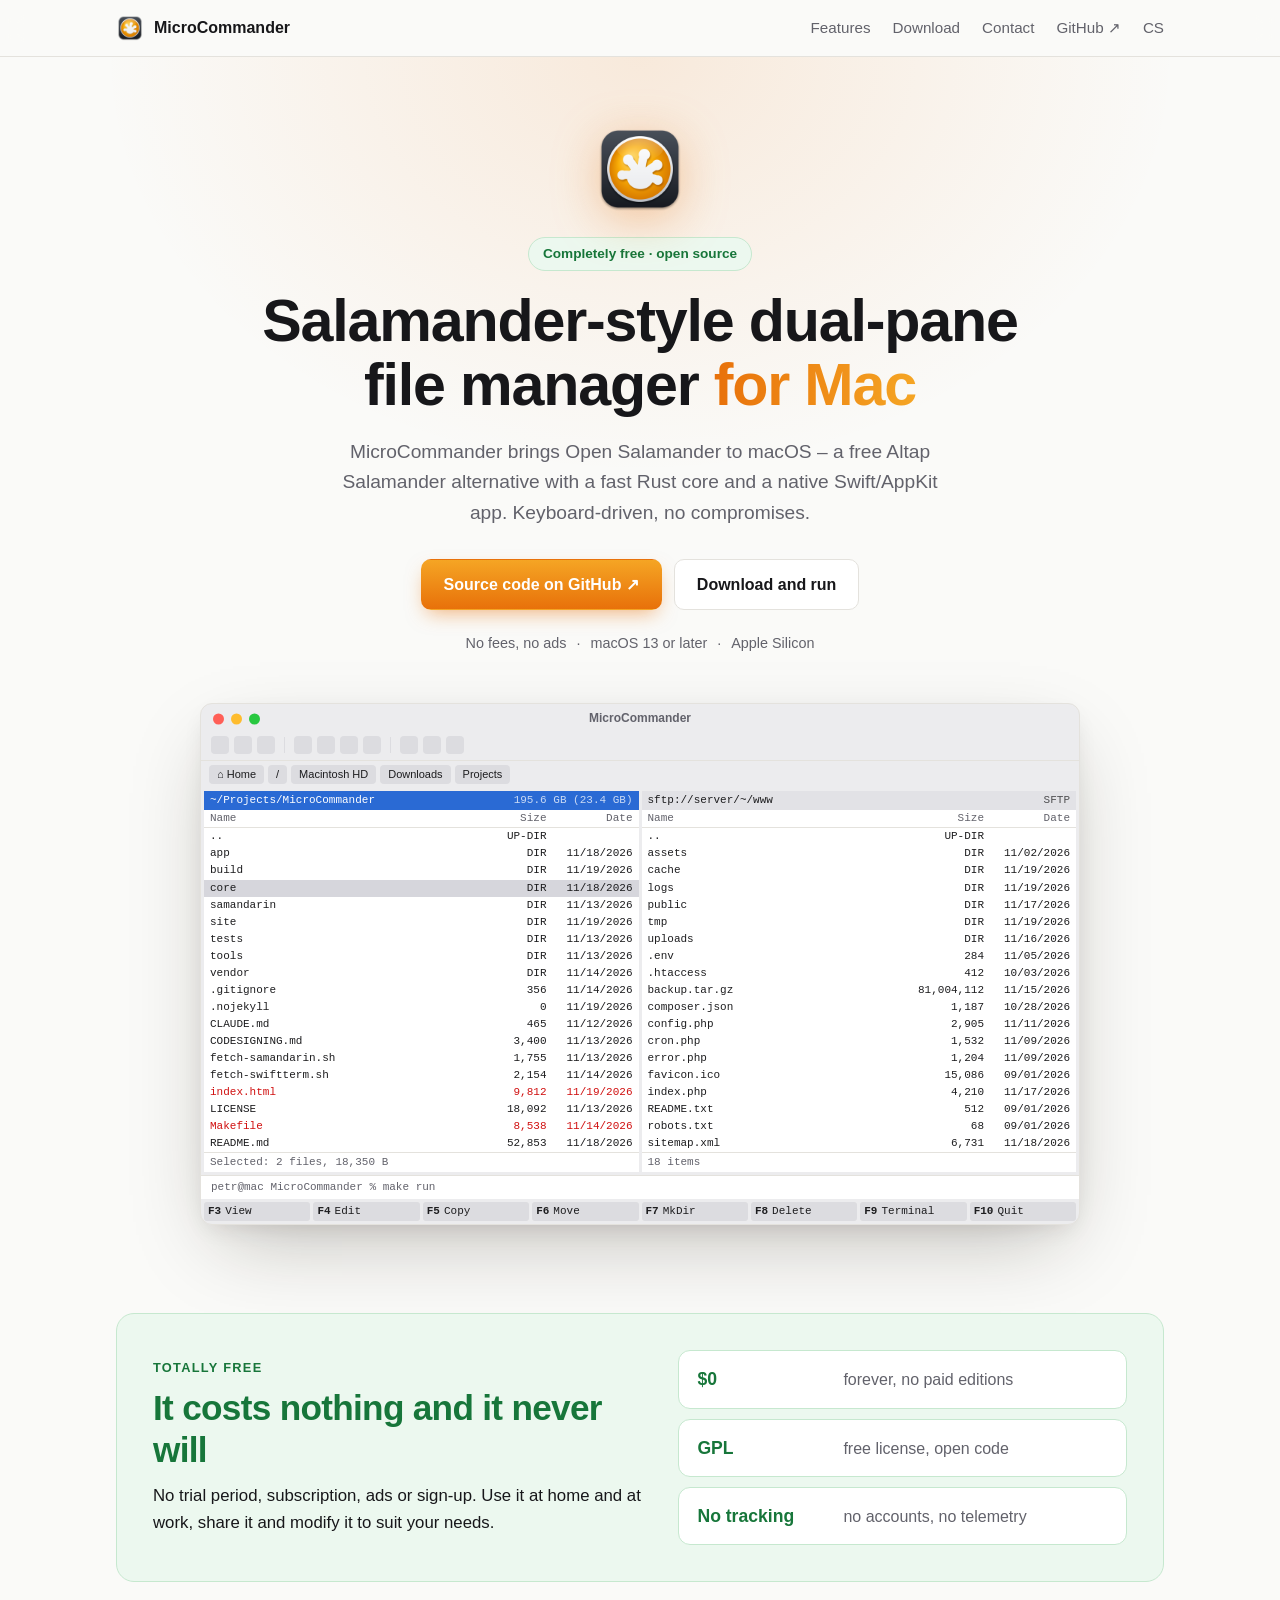
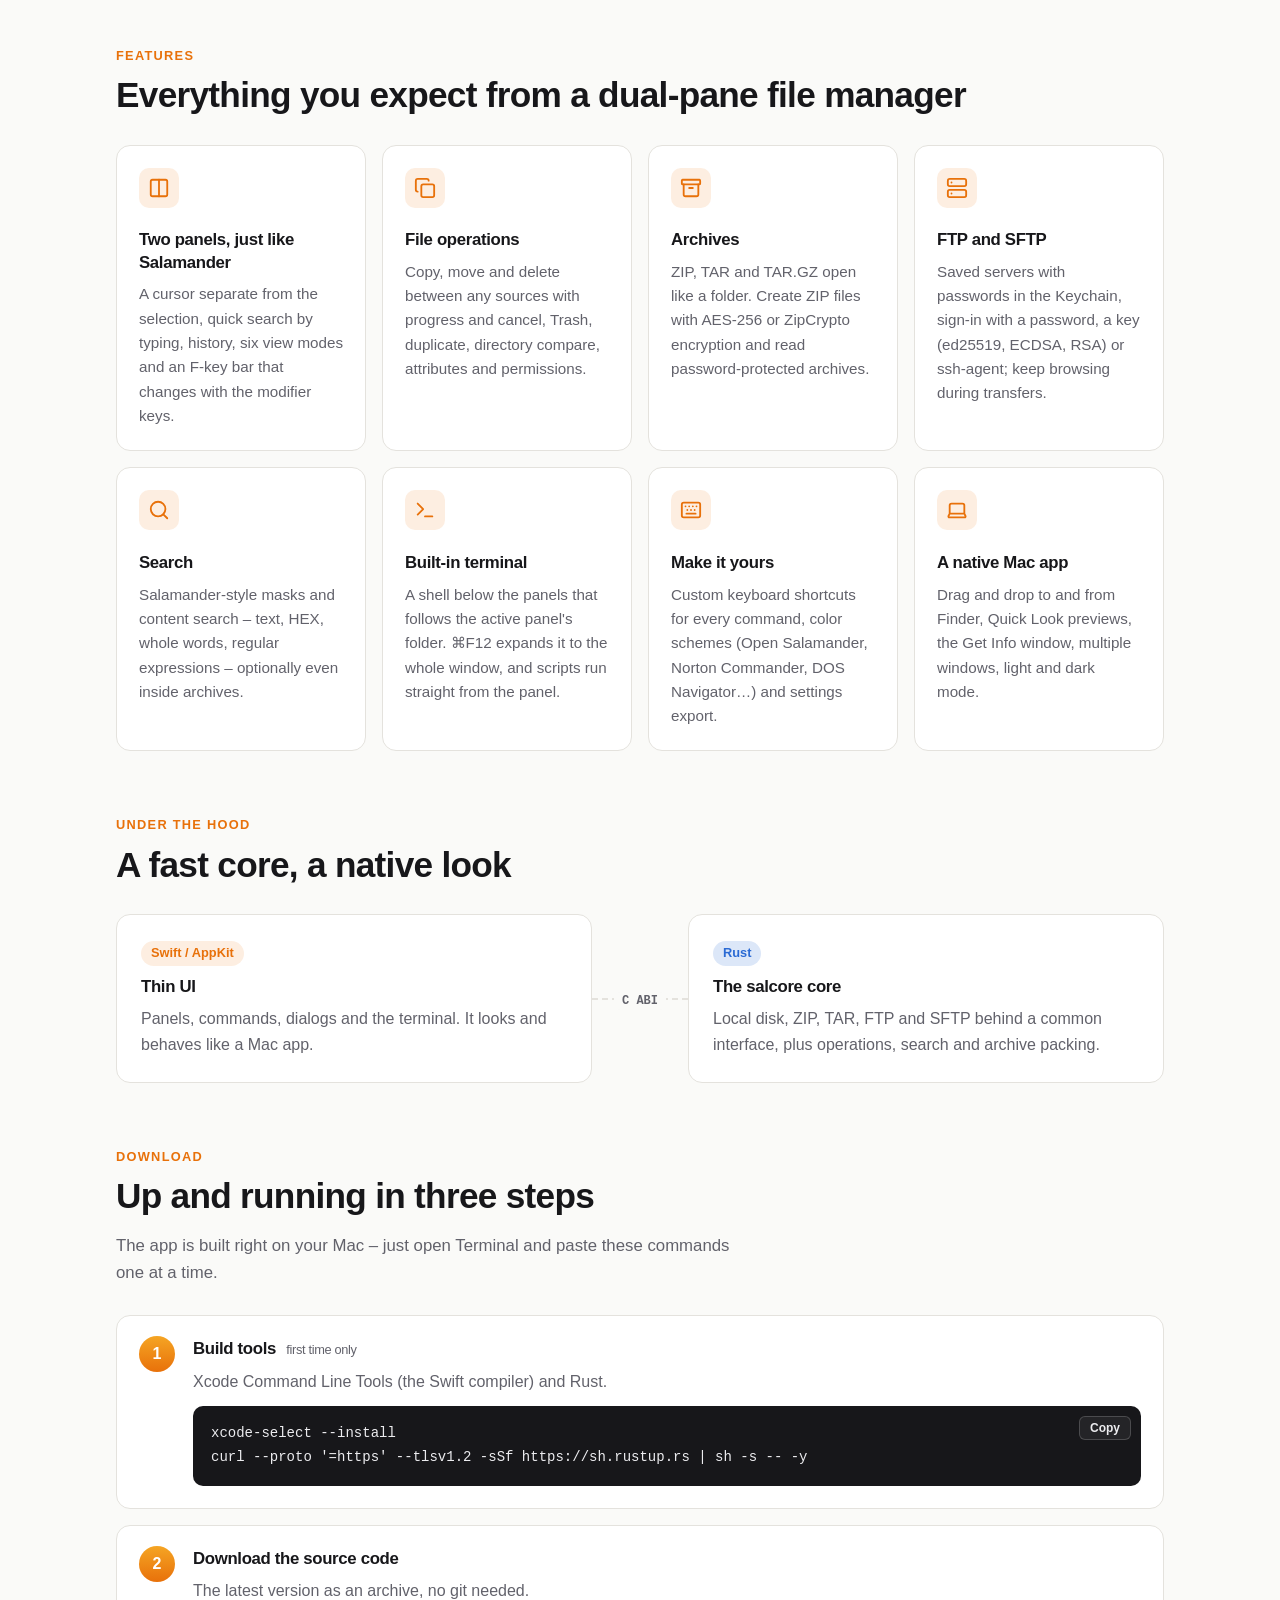
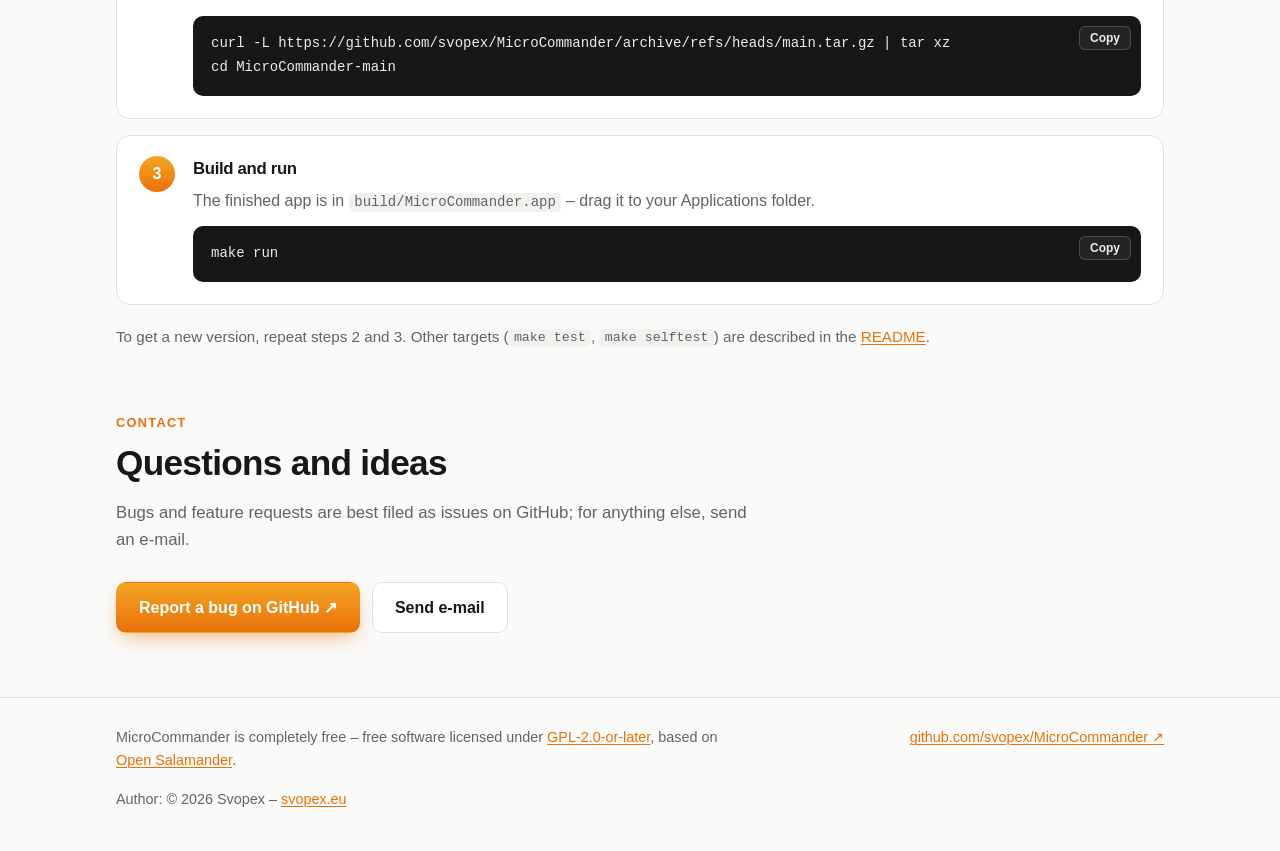
==== en/index.html @ dafe9606 "Přidává angličtinu do aplikace i webu s volbou jazyka v Nastavení. Texty UI se překládají přes Local" ====
<!doctype html>
<html lang="en">
<head>
  <meta charset="utf-8">
  <meta name="viewport" content="width=device-width, initial-scale=1">
  <title>MicroCommander – Salamander for Mac, a free dual-pane file manager</title>
  <meta name="description" content="MicroCommander – Salamander for Mac: a free dual-pane file manager for macOS. A rewrite of Open Salamander and an Altap Salamander alternative with a Rust core and a native Swift/AppKit UI.">
  <!-- Jazykové verze pro vyhledávače: česká je výchozí, anglická v en/ -->
  <link rel="canonical" href="https://svopex.github.io/MicroCommander/en/">
  <link rel="alternate" hreflang="cs" href="https://svopex.github.io/MicroCommander/">
  <link rel="alternate" hreflang="en" href="https://svopex.github.io/MicroCommander/en/">
  <link rel="alternate" hreflang="x-default" href="https://svopex.github.io/MicroCommander/">
  <link rel="icon" type="image/png" href="../site/icon.png">
  <!-- ?v= obchází cache prohlížeče (GitHub Pages: max-age 10 min) – při změně souborů v site/ zvýšit -->
  <link rel="stylesheet" href="../site/style.css?v=3">
  <script src="../site/site.js?v=3" defer></script>
</head>
<body>
  <!-- Horní navigace: logo a odkazy na sekce, GitHub v nové záložce, přepínač na českou verzi -->
  <nav class="nav">
    <div class="wrap nav-inner">
      <a class="brand" href="#top"><img src="../site/icon.png" width="28" height="28" alt="">MicroCommander</a>
      <div class="nav-links">
        <a class="wide-only" href="#features">Features</a>
        <a class="wide-only" href="#download">Download</a>
        <a class="wide-only" href="#contact">Contact</a>
        <a href="https://github.com/svopex/MicroCommander" target="_blank" rel="noopener">GitHub ↗</a>
        <a class="nav-lang" href="../" hreflang="cs" lang="cs" aria-label="Česká verze" title="Česká verze">CS</a>
      </div>
    </div>
  </nav>

  <!-- Úvod: štítek zdarma, název, popis, tlačítka a ukázka okna -->
  <header class="hero" id="top">
    <div class="wrap">
      <div class="hero-text">
        <img class="hero-icon" src="../site/icon.png" width="96" height="96" alt="MicroCommander icon">
        <p class="badge">Completely free · open source</p>
        <h1>Salamander-style dual-pane file manager <span class="accent">for Mac</span></h1>
        <p class="lead">MicroCommander brings Open Salamander to macOS – a free Altap Salamander
          alternative with a fast Rust core and a native Swift/AppKit app. Keyboard-driven, no compromises.</p>
        <div class="actions">
          <a class="button primary" href="https://github.com/svopex/MicroCommander" target="_blank" rel="noopener">Source code on GitHub ↗</a>
          <a class="button" href="#download">Download and run</a>
        </div>
        <ul class="facts">
          <li>No fees, no ads</li>
          <li>macOS 13 or later</li>
          <li>Apple Silicon</li>
        </ul>
      </div>

      <!-- Ukázka celého okna aplikace (jen ilustrace, ne skutečný screenshot) -->
      <div class="app" aria-hidden="true">
        <div class="app-title"><span class="lights"><i></i><i></i><i></i></span>MicroCommander</div>
        <div class="app-toolbar">
          <i></i><i></i><i></i><b></b><i></i><i></i><i></i><i></i><b></b><i></i><i></i><i></i>
        </div>
        <div class="app-drives">
          <span>⌂ Home</span><span>/</span><span>Macintosh HD</span><span>Downloads</span><span>Projects</span>
        </div>
        <div class="app-panels">
          <div class="panel active">
            <div class="panel-path"><span>~/Projects/MicroCommander</span><em>195.6 GB (23.4 GB)</em></div>
            <div class="panel-head"><span>Name</span><span>Size</span><span class="date">Date</span></div>
            <div class="panel-row"><span>..</span><span>UP-DIR</span><span class="date"></span></div>
            <div class="panel-row"><span>app</span><span>DIR</span><span class="date">11/18/2026</span></div>
            <div class="panel-row"><span>build</span><span>DIR</span><span class="date">11/19/2026</span></div>
            <div class="panel-row cursor"><span>core</span><span>DIR</span><span class="date">11/18/2026</span></div>
            <div class="panel-row"><span>samandarin</span><span>DIR</span><span class="date">11/13/2026</span></div>
            <div class="panel-row"><span>site</span><span>DIR</span><span class="date">11/19/2026</span></div>
            <div class="panel-row"><span>tests</span><span>DIR</span><span class="date">11/13/2026</span></div>
            <div class="panel-row"><span>tools</span><span>DIR</span><span class="date">11/13/2026</span></div>
            <div class="panel-row"><span>vendor</span><span>DIR</span><span class="date">11/14/2026</span></div>
            <div class="panel-row"><span>.gitignore</span><span>356</span><span class="date">11/14/2026</span></div>
            <div class="panel-row"><span>.nojekyll</span><span>0</span><span class="date">11/19/2026</span></div>
            <div class="panel-row"><span>CLAUDE.md</span><span>465</span><span class="date">11/12/2026</span></div>
            <div class="panel-row"><span>CODESIGNING.md</span><span>3,400</span><span class="date">11/13/2026</span></div>
            <div class="panel-row"><span>fetch-samandarin.sh</span><span>1,755</span><span class="date">11/13/2026</span></div>
            <div class="panel-row"><span>fetch-swiftterm.sh</span><span>2,154</span><span class="date">11/14/2026</span></div>
            <div class="panel-row marked"><span>index.html</span><span>9,812</span><span class="date">11/19/2026</span></div>
            <div class="panel-row"><span>LICENSE</span><span>18,092</span><span class="date">11/13/2026</span></div>
            <div class="panel-row marked"><span>Makefile</span><span>8,538</span><span class="date">11/14/2026</span></div>
            <div class="panel-row"><span>README.md</span><span>52,853</span><span class="date">11/18/2026</span></div>
            <div class="panel-info">Selected: 2 files, 18,350 B</div>
          </div>
          <div class="panel">
            <div class="panel-path"><span>sftp://server/~/www</span><em>SFTP</em></div>
            <div class="panel-head"><span>Name</span><span>Size</span><span class="date">Date</span></div>
            <div class="panel-row"><span>..</span><span>UP-DIR</span><span class="date"></span></div>
            <div class="panel-row"><span>assets</span><span>DIR</span><span class="date">11/02/2026</span></div>
            <div class="panel-row"><span>cache</span><span>DIR</span><span class="date">11/19/2026</span></div>
            <div class="panel-row"><span>logs</span><span>DIR</span><span class="date">11/19/2026</span></div>
            <div class="panel-row"><span>public</span><span>DIR</span><span class="date">11/17/2026</span></div>
            <div class="panel-row"><span>tmp</span><span>DIR</span><span class="date">11/19/2026</span></div>
            <div class="panel-row"><span>uploads</span><span>DIR</span><span class="date">11/16/2026</span></div>
            <div class="panel-row"><span>.env</span><span>284</span><span class="date">11/05/2026</span></div>
            <div class="panel-row"><span>.htaccess</span><span>412</span><span class="date">10/03/2026</span></div>
            <div class="panel-row"><span>backup.tar.gz</span><span>81,004,112</span><span class="date">11/15/2026</span></div>
            <div class="panel-row"><span>composer.json</span><span>1,187</span><span class="date">10/28/2026</span></div>
            <div class="panel-row"><span>config.php</span><span>2,905</span><span class="date">11/11/2026</span></div>
            <div class="panel-row"><span>cron.php</span><span>1,532</span><span class="date">11/09/2026</span></div>
            <div class="panel-row"><span>error.php</span><span>1,204</span><span class="date">11/09/2026</span></div>
            <div class="panel-row"><span>favicon.ico</span><span>15,086</span><span class="date">09/01/2026</span></div>
            <div class="panel-row"><span>index.php</span><span>4,210</span><span class="date">11/17/2026</span></div>
            <div class="panel-row"><span>README.txt</span><span>512</span><span class="date">09/01/2026</span></div>
            <div class="panel-row"><span>robots.txt</span><span>68</span><span class="date">09/01/2026</span></div>
            <div class="panel-row"><span>sitemap.xml</span><span>6,731</span><span class="date">11/18/2026</span></div>
            <div class="panel-info">18 items</div>
          </div>
        </div>
        <div class="app-terminal">petr@mac MicroCommander % make run</div>
        <div class="app-keys">
          <span><b>F3</b>View</span><span><b>F4</b>Edit</span><span><b>F5</b>Copy</span>
          <span><b>F6</b>Move</span><span class="wide-only"><b>F7</b>MkDir</span><span class="wide-only"><b>F8</b>Delete</span>
          <span class="wide-only"><b>F9</b>Terminal</span><span class="wide-only"><b>F10</b>Quit</span>
        </div>
      </div>
    </div>
  </header>

  <main>
    <!-- Zdarma: tři hlavní sliby projektu -->
    <section class="wrap">
      <div class="free">
        <div class="free-intro">
          <p class="eyebrow">Totally free</p>
          <h2>It costs nothing and it never will</h2>
          <p>No trial period, subscription, ads or sign-up. Use it at home and at work,
            share it and modify it to suit your needs.</p>
        </div>
        <ul class="free-points">
          <li><b>$0</b><span>forever, no paid editions</span></li>
          <li><b>GPL</b><span>free license, open code</span></li>
          <li><b>No tracking</b><span>no accounts, no telemetry</span></li>
        </ul>
      </div>
    </section>

    <!-- Přehled hlavních funkcí s ikonami -->
    <section class="wrap" id="features">
      <p class="eyebrow">Features</p>
      <h2>Everything you expect from a dual-pane file manager</h2>
      <div class="grid">
        <article class="card">
          <svg viewBox="0 0 24 24"><rect width="18" height="18" x="3" y="3" rx="2"/><path d="M12 3v18"/></svg>
          <h3>Two panels, just like Salamander</h3>
          <p>A cursor separate from the selection, quick search by typing, history, six
            view modes and an F-key bar that changes with the modifier keys.</p>
        </article>
        <article class="card">
          <svg viewBox="0 0 24 24"><rect width="14" height="14" x="8" y="8" rx="2"/><path d="M4 16c-1.1 0-2-.9-2-2V4c0-1.1.9-2 2-2h10c1.1 0 2 .9 2 2"/></svg>
          <h3>File operations</h3>
          <p>Copy, move and delete between any sources with progress and cancel,
            Trash, duplicate, directory compare, attributes and permissions.</p>
        </article>
        <article class="card">
          <svg viewBox="0 0 24 24"><rect width="20" height="5" x="2" y="3" rx="1"/><path d="M4 8v11a2 2 0 0 0 2 2h12a2 2 0 0 0 2-2V8"/><path d="M10 12h4"/></svg>
          <h3>Archives</h3>
          <p>ZIP, TAR and TAR.GZ open like a folder. Create ZIP files with AES-256 or
            ZipCrypto encryption and read password-protected archives.</p>
        </article>
        <article class="card">
          <svg viewBox="0 0 24 24"><rect width="20" height="8" x="2" y="2" rx="2"/><rect width="20" height="8" x="2" y="14" rx="2"/><path d="M6 6h.01M6 18h.01"/></svg>
          <h3>FTP and SFTP</h3>
          <p>Saved servers with passwords in the Keychain, sign-in with a password, a key
            (ed25519, ECDSA, RSA) or ssh-agent; keep browsing during transfers.</p>
        </article>
        <article class="card">
          <svg viewBox="0 0 24 24"><circle cx="11" cy="11" r="8"/><path d="m21 21-4.3-4.3"/></svg>
          <h3>Search</h3>
          <p>Salamander-style masks and content search – text, HEX, whole words,
            regular expressions – optionally even inside archives.</p>
        </article>
        <article class="card">
          <svg viewBox="0 0 24 24"><path d="m4 17 6-6-6-6"/><path d="M12 19h8"/></svg>
          <h3>Built-in terminal</h3>
          <p>A shell below the panels that follows the active panel's folder. ⌘F12
            expands it to the whole window, and scripts run straight from the panel.</p>
        </article>
        <article class="card">
          <svg viewBox="0 0 24 24"><rect width="20" height="16" x="2" y="4" rx="2"/><path d="M6 8h.01M10 8h.01M14 8h.01M18 8h.01M8 12h.01M12 12h.01M16 12h.01M7 16h10"/></svg>
          <h3>Make it yours</h3>
          <p>Custom keyboard shortcuts for every command, color schemes (Open Salamander,
            Norton Commander, DOS Navigator…) and settings export.</p>
        </article>
        <article class="card">
          <svg viewBox="0 0 24 24"><path d="M20 16V7a2 2 0 0 0-2-2H6a2 2 0 0 0-2 2v9m16 0H4m16 0 1.28 2.55a1 1 0 0 1-.9 1.45H3.62a1 1 0 0 1-.9-1.45L4 16"/></svg>
          <h3>A native Mac app</h3>
          <p>Drag and drop to and from Finder, Quick Look previews, the Get Info window,
            multiple windows, light and dark mode.</p>
        </article>
      </div>
    </section>

    <!-- Architektura: jádro v Rustu a tenké UI -->
    <section class="wrap">
      <p class="eyebrow">Under the hood</p>
      <h2>A fast core, a native look</h2>
      <div class="arch">
        <div class="layer">
          <span class="tag">Swift / AppKit</span>
          <h3>Thin UI</h3>
          <p>Panels, commands, dialogs and the terminal. It looks and behaves like a Mac app.</p>
        </div>
        <div class="link" aria-hidden="true"><span>C ABI</span></div>
        <div class="layer core">
          <span class="tag">Rust</span>
          <h3>The salcore core</h3>
          <p>Local disk, ZIP, TAR, FTP and SFTP behind a common interface, plus operations,
            search and archive packing.</p>
        </div>
      </div>
    </section>

    <!-- Stažení a sestavení přes curl (bez gitu) v očíslovaných krocích -->
    <section class="wrap" id="download">
      <p class="eyebrow">Download</p>
      <h2>Up and running in three steps</h2>
      <p class="section-lead">The app is built right on your Mac – just open Terminal
        and paste these commands one at a time.</p>
      <ol class="steps">
        <li class="step">
          <h3>Build tools <small>first time only</small></h3>
          <p>Xcode Command Line Tools (the Swift compiler) and Rust.</p>
          <pre><code>xcode-select --install
curl --proto '=https' --tlsv1.2 -sSf https://sh.rustup.rs | sh -s -- -y</code></pre>
        </li>
        <li class="step">
          <h3>Download the source code</h3>
          <p>The latest version as an archive, no git needed.</p>
          <pre><code>curl -L https://github.com/svopex/MicroCommander/archive/refs/heads/main.tar.gz | tar xz
cd MicroCommander-main</code></pre>
        </li>
        <li class="step">
          <h3>Build and run</h3>
          <p>The finished app is in <code>build/MicroCommander.app</code> – drag it
            to your Applications folder.</p>
          <pre><code>make run</code></pre>
        </li>
      </ol>
      <p class="note">To get a new version, repeat steps 2 and 3. Other targets
        (<code>make test</code>, <code>make selftest</code>) are described in the
        <a href="https://github.com/svopex/MicroCommander#readme" target="_blank" rel="noopener">README</a>.</p>
    </section>

    <!-- Kontakt: e-mail je v data-email obrácený a v base64, aby ho nenašli roboti;
         site/site.js ho složí až po kliknutí a rovnou otevře poštovního klienta.
         Stejný řetězec je v index.html a app/Sources/About.swift (při změně upravit vše). -->
    <section class="wrap" id="contact">
      <p class="eyebrow">Contact</p>
      <h2>Questions and ideas</h2>
      <p class="section-lead">Bugs and feature requests are best filed as issues on GitHub;
        for anything else, send an e-mail.</p>
      <div class="contact-actions">
        <a class="button primary" href="https://github.com/svopex/MicroCommander/issues" target="_blank" rel="noopener">Report a bug on GitHub ↗</a>
        <button class="button email-btn" type="button" data-email="dWUueGVwb3ZzQHJlZG5hbW1vY29yY2lt">Send e-mail</button>
      </div>
      <noscript><p class="note">The e-mail button requires JavaScript.</p></noscript>
    </section>
  </main>

  <!-- Patička: licence, původ projektu a autor -->
  <footer class="footer">
    <div class="wrap footer-inner">
      <p>MicroCommander is completely free – free software licensed under
        <a href="https://github.com/svopex/MicroCommander/blob/main/LICENSE" target="_blank" rel="noopener">GPL-2.0-or-later</a>,
        based on <a href="https://github.com/KRtkovo-eu-AI/salamander" target="_blank" rel="noopener">Open Salamander</a>.</p>
      <a href="https://github.com/svopex/MicroCommander" target="_blank" rel="noopener">github.com/svopex/MicroCommander ↗</a>
    </div>
    <!-- Autor projektu úplně na konci stránky -->
    <div class="wrap footer-author">Author: © 2026 Svopex –
      <a href="https://svopex.eu" target="_blank" rel="noopener">svopex.eu</a></div>
  </footer>
</body>
</html>
---- site/style.css ----
/* Styly webové stránky projektu (index.html v kořeni repozitáře). */

/* Barevné tokeny – světlý režim; oranžová odpovídá ikoně aplikace */
:root {
  --sans: -apple-system, BlinkMacSystemFont, "Segoe UI", Roboto, sans-serif;
  --mono: ui-monospace, "SF Mono", Menlo, monospace;
  --bg: #fafaf8;
  --surface: #ffffff;
  --surface-2: #f2f1ee;
  --text: #17171a;
  --muted: #62626b;
  --line: #e4e2dd;
  --accent: #e8710a;
  --accent-2: #f5a524;
  --accent-text: #ffffff;
  --accent-soft: rgba(232, 113, 10, 0.12);
  --free-bg: #ecf8ef;
  --free-line: #c6e8cf;
  --free-text: #17763a;
  --code-bg: #17171a;
  --code-text: #ececef;
  --app-chrome: #ececee;
  --app-chrome-2: #dcdce0;
  --panel-bg: #ffffff;
  --panel-text: #1d1d1f;
  --panel-path: #2a6ad4;
  --panel-path-off: #e2e2e6;
  --marked: #d01010;
  --cursor: #d6d6dc;
  --shadow: 0 30px 80px -20px rgba(30, 20, 10, 0.28), 0 8px 24px -8px rgba(30, 20, 10, 0.12);
}

/* Tmavý režim podle systému */
@media (prefers-color-scheme: dark) {
  :root {
    --bg: #111113;
    --surface: #1a1a1d;
    --surface-2: #222226;
    --text: #ededf0;
    --muted: #a1a1aa;
    --line: #2c2c31;
    --accent: #ff8a2a;
    --accent-2: #ffb547;
    --accent-text: #1a1007;
    --accent-soft: rgba(255, 138, 42, 0.14);
    --free-bg: #132219;
    --free-line: #23452e;
    --free-text: #70dc8f;
    --code-bg: #0b0b0d;
    --code-text: #ececef;
    --app-chrome: #2a2a2e;
    --app-chrome-2: #3a3a3f;
    --panel-bg: #1c1c1f;
    --panel-text: #e6e6ea;
    --panel-path: #2f62ad;
    --panel-path-off: #303035;
    --marked: #ff5c5c;
    --cursor: #3a3a40;
    --shadow: 0 30px 80px -20px rgba(0, 0, 0, 0.7), 0 8px 24px -8px rgba(0, 0, 0, 0.5);
  }
}

/* Základ stránky */
* { box-sizing: border-box; }

html { scroll-behavior: smooth; scroll-padding-top: 72px; }

body {
  margin: 0;
  background: var(--bg);
  color: var(--text);
  font: 16px/1.6 var(--sans);
  -webkit-font-smoothing: antialiased;
}

a { color: var(--accent); text-decoration-thickness: 1px; text-underline-offset: 2px; }

code, pre { font-family: var(--mono); font-size: 0.875em; }

code {
  background: var(--surface-2);
  padding: 0.1em 0.4em;
  border-radius: 5px;
}

h1, h2, h3 { letter-spacing: -0.02em; }

h2 { font-size: clamp(1.6rem, 3vw, 2.2rem); line-height: 1.2; margin: 0 0 28px; }

h3 { font-size: 1.05rem; line-height: 1.35; margin: 0 0 8px; }

/* Obsahový sloupec s okraji 16 px na mobilu (jen vodorovně) */
.wrap {
  max-width: 1080px;
  margin-inline: auto;
  padding-inline: 16px;
}

/* Svislé rozestupy sekcí */
main > section { margin-block: 64px; }

/* Malý nadpis nad nadpisem sekce */
.eyebrow {
  margin: 0 0 8px;
  color: var(--accent);
  font-size: 0.8rem;
  font-weight: 700;
  letter-spacing: 0.1em;
  text-transform: uppercase;
}

.section-lead { color: var(--muted); font-size: 1.05rem; margin: -12px 0 28px; max-width: 640px; }

/* Horní navigace: přilepená, průhledná s rozostřením */
.nav {
  position: sticky;
  top: 0;
  z-index: 10;
  background: color-mix(in srgb, var(--bg) 80%, transparent);
  backdrop-filter: saturate(1.4) blur(14px);
  -webkit-backdrop-filter: saturate(1.4) blur(14px);
  border-bottom: 1px solid var(--line);
}

.nav-inner { display: flex; align-items: center; justify-content: space-between; height: 56px; }

.brand {
  display: flex;
  align-items: center;
  gap: 10px;
  color: var(--text);
  font-weight: 700;
  text-decoration: none;
}

.nav-links { display: flex; gap: 22px; }

.nav-links a { color: var(--muted); text-decoration: none; font-size: 0.95rem; }

.nav-links a:hover { color: var(--text); }

/* Úvod: text na střed, pod ním ukázka okna, v pozadí oranžová záře */
.hero {
  padding: 64px 0 24px;
  background:
    radial-gradient(60% 50% at 50% 0%, var(--accent-soft), transparent 70%);
}

.hero-text { text-align: center; max-width: 760px; margin: 0 auto; }

.hero-icon { display: block; margin: 0 auto 20px; filter: drop-shadow(0 10px 24px color-mix(in srgb, var(--accent) 35%, transparent)); }

.badge {
  display: inline-block;
  margin: 0 0 18px;
  padding: 5px 14px;
  border-radius: 999px;
  background: var(--free-bg);
  border: 1px solid var(--free-line);
  color: var(--free-text);
  font-size: 0.85rem;
  font-weight: 700;
}

.hero h1 { font-size: clamp(2.2rem, 5.5vw, 3.7rem); line-height: 1.08; margin: 0; }

/* Barevný přechod ve slově „pro Mac“ */
.accent {
  background: linear-gradient(90deg, var(--accent), var(--accent-2));
  -webkit-background-clip: text;
  background-clip: text;
  color: transparent;
}

.lead { font-size: 1.2rem; color: var(--muted); margin: 20px auto 30px; max-width: 620px; }

.actions { display: flex; flex-wrap: wrap; justify-content: center; gap: 12px; }

.button {
  display: inline-flex;
  align-items: center;
  padding: 12px 22px;
  border-radius: 10px;
  border: 1px solid var(--line);
  background: var(--surface);
  color: var(--text);
  text-decoration: none;
  font-weight: 600;
  transition: transform 0.15s, border-color 0.15s;
}

.button:hover { transform: translateY(-1px); border-color: var(--muted); }

.button.primary {
  background: linear-gradient(180deg, var(--accent-2), var(--accent));
  border-color: transparent;
  color: var(--accent-text);
  box-shadow: 0 8px 20px -6px color-mix(in srgb, var(--accent) 55%, transparent);
}

/* Tlačítko <button> vzhledově stejné jako odkazy .button (písmo, kurzor) */
button.button {
  font: inherit;
  font-weight: 600;
  cursor: pointer;
}

/* Kontakt: tlačítko pro e-mail a odkaz na issues vedle sebe, zarovnané vlevo */
.contact-actions { display: flex; flex-wrap: wrap; gap: 12px; }

/* Krátká fakta pod tlačítky oddělená tečkou */
.facts {
  display: flex;
  flex-wrap: wrap;
  justify-content: center;
  gap: 4px 0;
  margin: 22px 0 0;
  padding: 0;
  list-style: none;
  color: var(--muted);
  font-size: 0.9rem;
}

.facts li + li::before { content: "·"; margin: 0 10px; }

/* Ukázka celého okna aplikace – zmenšená, monospace jako v panelech */
.app {
  max-width: 880px;
  margin: 48px auto 0;
  border: 1px solid var(--line);
  border-radius: 12px;
  overflow: hidden;
  background: var(--app-chrome);
  box-shadow: var(--shadow);
  color: var(--panel-text);
  font: 11px/1.55 var(--mono);
  user-select: none;
}

.app-title {
  position: relative;
  padding: 6px 0;
  text-align: center;
  font: 600 12px/1.4 var(--sans);
  color: var(--muted);
}

.lights { position: absolute; left: 12px; top: 50%; display: flex; gap: 7px; transform: translateY(-50%); }
.lights i { width: 11px; height: 11px; border-radius: 50%; background: #ff5f57; }
.lights i:nth-child(2) { background: #febc2e; }
.lights i:nth-child(3) { background: #28c840; }

/* Nástrojová lišta: zástupné ikony a oddělovače */
.app-toolbar { display: flex; align-items: center; gap: 5px; padding: 3px 10px 6px; }
.app-toolbar i { width: 18px; height: 18px; border-radius: 4px; background: var(--app-chrome-2); }
.app-toolbar b { width: 1px; height: 16px; margin: 0 4px; background: var(--app-chrome-2); }

/* Lišta disků */
.app-drives {
  display: flex;
  gap: 4px;
  padding: 4px 8px;
  border-top: 1px solid var(--line);
  overflow: hidden;
  white-space: nowrap;
  font-family: var(--sans);
}

.app-drives span { padding: 1px 8px; border-radius: 4px; background: var(--app-chrome-2); }

/* Dva stejně vysoké panely */
.app-panels { display: grid; grid-template-columns: 1fr 1fr; gap: 3px; padding: 3px; }

.panel { display: flex; flex-direction: column; min-width: 0; background: var(--panel-bg); }

.panel-path {
  display: flex;
  justify-content: space-between;
  gap: 8px;
  padding: 1px 6px;
  background: var(--panel-path-off);
  white-space: nowrap;
}

.panel-path span { overflow: hidden; text-overflow: ellipsis; }
.panel-path em { font-style: normal; opacity: 0.75; }

.panel.active .panel-path { background: var(--panel-path); color: #ffffff; }

.panel-head, .panel-row {
  display: grid;
  grid-template-columns: 1fr auto 76px;
  gap: 10px;
  padding: 0 6px;
  white-space: nowrap;
}

.panel-head span, .panel-row span { overflow: hidden; text-overflow: ellipsis; }
.panel-head span:not(:first-child), .panel-row span:not(:first-child) { text-align: right; }

.panel-head { color: var(--muted); border-bottom: 1px solid var(--line); }
.panel-row.cursor { background: var(--cursor); }
.panel-row.marked { color: var(--marked); }

.panel-info { margin-top: auto; padding: 1px 6px; border-top: 1px solid var(--line); color: var(--muted); }

.app-terminal { padding: 3px 10px; border-top: 1px solid var(--line); background: var(--panel-bg); color: var(--muted); }

/* Lišta F-kláves */
.app-keys { display: flex; gap: 3px; padding: 3px; }

.app-keys span {
  flex: 1;
  padding: 1px 4px;
  border-radius: 3px;
  background: var(--app-chrome-2);
  white-space: nowrap;
  overflow: hidden;
  text-overflow: ellipsis;
}

.app-keys b { margin-right: 4px; }

/* Blok „Úplně zdarma“: text vlevo, tři body vpravo */
.free {
  display: grid;
  grid-template-columns: 1.1fr 1fr;
  gap: 32px;
  align-items: center;
  padding: 36px;
  border-radius: 18px;
  background: var(--free-bg);
  border: 1px solid var(--free-line);
}

.free .eyebrow, .free h2 { color: var(--free-text); }
.free h2 { margin-bottom: 12px; }
.free-intro p:last-child { margin: 0; font-size: 1.05rem; }

.free-points { display: grid; gap: 10px; margin: 0; padding: 0; list-style: none; }

.free-points li {
  display: flex;
  align-items: baseline;
  gap: 14px;
  padding: 14px 18px;
  border-radius: 12px;
  background: var(--surface);
  border: 1px solid var(--free-line);
}

.free-points b { min-width: 7.5em; color: var(--free-text); font-size: 1.1rem; }
.free-points span { color: var(--muted); }

/* Mřížka funkcí: karty s ikonou */
.grid { display: grid; grid-template-columns: repeat(auto-fill, minmax(240px, 1fr)); gap: 16px; }

.card {
  padding: 22px;
  border-radius: 14px;
  background: var(--surface);
  border: 1px solid var(--line);
  transition: transform 0.15s, border-color 0.15s;
}

.card:hover { transform: translateY(-2px); border-color: color-mix(in srgb, var(--accent) 45%, var(--line)); }

.card svg {
  width: 40px;
  height: 40px;
  margin-bottom: 14px;
  padding: 9px;
  border-radius: 10px;
  background: var(--accent-soft);
  fill: none;
  stroke: var(--accent);
  stroke-width: 2;
  stroke-linecap: round;
  stroke-linejoin: round;
}

.card p { margin: 0; color: var(--muted); font-size: 0.95rem; }

/* Architektura: dvě vrstvy propojené C ABI */
.arch { display: grid; grid-template-columns: 1fr auto 1fr; align-items: center; }

.layer {
  padding: 24px;
  border-radius: 14px;
  background: var(--surface);
  border: 1px solid var(--line);
}

.layer p { margin: 0; color: var(--muted); }

.tag {
  display: inline-block;
  margin-bottom: 10px;
  padding: 2px 10px;
  border-radius: 999px;
  background: var(--accent-soft);
  color: var(--accent);
  font-size: 0.8rem;
  font-weight: 700;
}

.layer.core .tag { background: color-mix(in srgb, var(--panel-path) 16%, transparent); color: var(--panel-path); }

.link { position: relative; width: 96px; text-align: center; }

.link::before {
  content: "";
  position: absolute;
  inset: 50% 0 auto;
  border-top: 2px dashed var(--line);
}

.link span {
  position: relative;
  padding: 2px 8px;
  border-radius: 6px;
  background: var(--bg);
  color: var(--muted);
  font: 600 0.75rem var(--mono);
}

/* Kroky stažení: očíslované karty */
/* Flex sloupec (ne mřížka): dlouhý příkaz v <pre> se posouvá, nerozšíří stránku */
.steps {
  display: flex;
  flex-direction: column;
  gap: 16px;
  margin: 0;
  padding: 0;
  list-style: none;
  counter-reset: step;
}

.step {
  position: relative;
  padding: 22px 22px 22px 76px;
  border-radius: 14px;
  background: var(--surface);
  border: 1px solid var(--line);
  counter-increment: step;
}

.step::before {
  content: counter(step);
  position: absolute;
  left: 22px;
  top: 20px;
  display: grid;
  place-items: center;
  width: 36px;
  height: 36px;
  border-radius: 50%;
  background: linear-gradient(180deg, var(--accent-2), var(--accent));
  color: var(--accent-text);
  font-weight: 700;
}

.step h3 small { margin-left: 6px; color: var(--muted); font-size: 0.8rem; font-weight: 500; }
.step p { margin: 0 0 12px; color: var(--muted); }

/* Bloky příkazů: tmavé v obou režimech, s tlačítkem Kopírovat (site.js) */
pre {
  position: relative;
  margin: 0;
  padding: 16px 18px;
  border-radius: 10px;
  background: var(--code-bg);
  color: var(--code-text);
  overflow-x: auto;
  line-height: 1.7;
}

/* Místo vpravo pro tlačítko Kopírovat (jen když ho site.js přidal) */
pre.has-copy { padding-right: 104px; }

pre code { background: none; padding: 0; font-size: 1em; }

.copy {
  position: absolute;
  top: 10px;
  right: 10px;
  padding: 4px 10px;
  border: 1px solid rgba(255, 255, 255, 0.18);
  border-radius: 6px;
  background: rgba(255, 255, 255, 0.06);
  color: var(--code-text);
  font: 600 0.75rem var(--sans);
  cursor: pointer;
}

.copy:hover { background: rgba(255, 255, 255, 0.14); }

.note { margin: 20px 0 0; color: var(--muted); font-size: 0.95rem; }

/* Patička */
.footer { padding: 28px 0 40px; border-top: 1px solid var(--line); color: var(--muted); font-size: 0.9rem; }

.footer-inner { display: flex; flex-wrap: wrap; justify-content: space-between; gap: 12px 24px; }

.footer p { margin: 0; max-width: 640px; }

.footer-author { margin-top: 16px; }

/* Střední šířka: blok zdarma a architektura pod sebou */
@media (max-width: 820px) {
  .free { grid-template-columns: 1fr; padding: 28px; }
  .arch { grid-template-columns: 1fr; }
  .link { width: auto; height: 44px; }
  .link::before { inset: 0 auto 0 50%; border-top: 0; border-left: 2px dashed var(--line); }
  .link span { top: 12px; }
}

/* Mobil: menší ukázka okna bez sloupce Datum, kratší rozestupy */
@media (max-width: 640px) {
  main > section { margin-block: 48px; }
  .hero { padding-top: 40px; }
  .nav-links .wide-only { display: none; }
  .app { font-size: 9px; margin-top: 36px; }
  .app-toolbar i { width: 13px; height: 13px; }
  .panel-head, .panel-row { grid-template-columns: 1fr auto; gap: 6px; }
  .date, .app-keys .wide-only { display: none; }
  .free-points li { flex-direction: column; gap: 2px; }
  .step { padding: 20px 16px; }
  .step::before { position: static; margin-bottom: 12px; }
  pre.has-copy { padding-right: 18px; padding-top: 44px; }
}
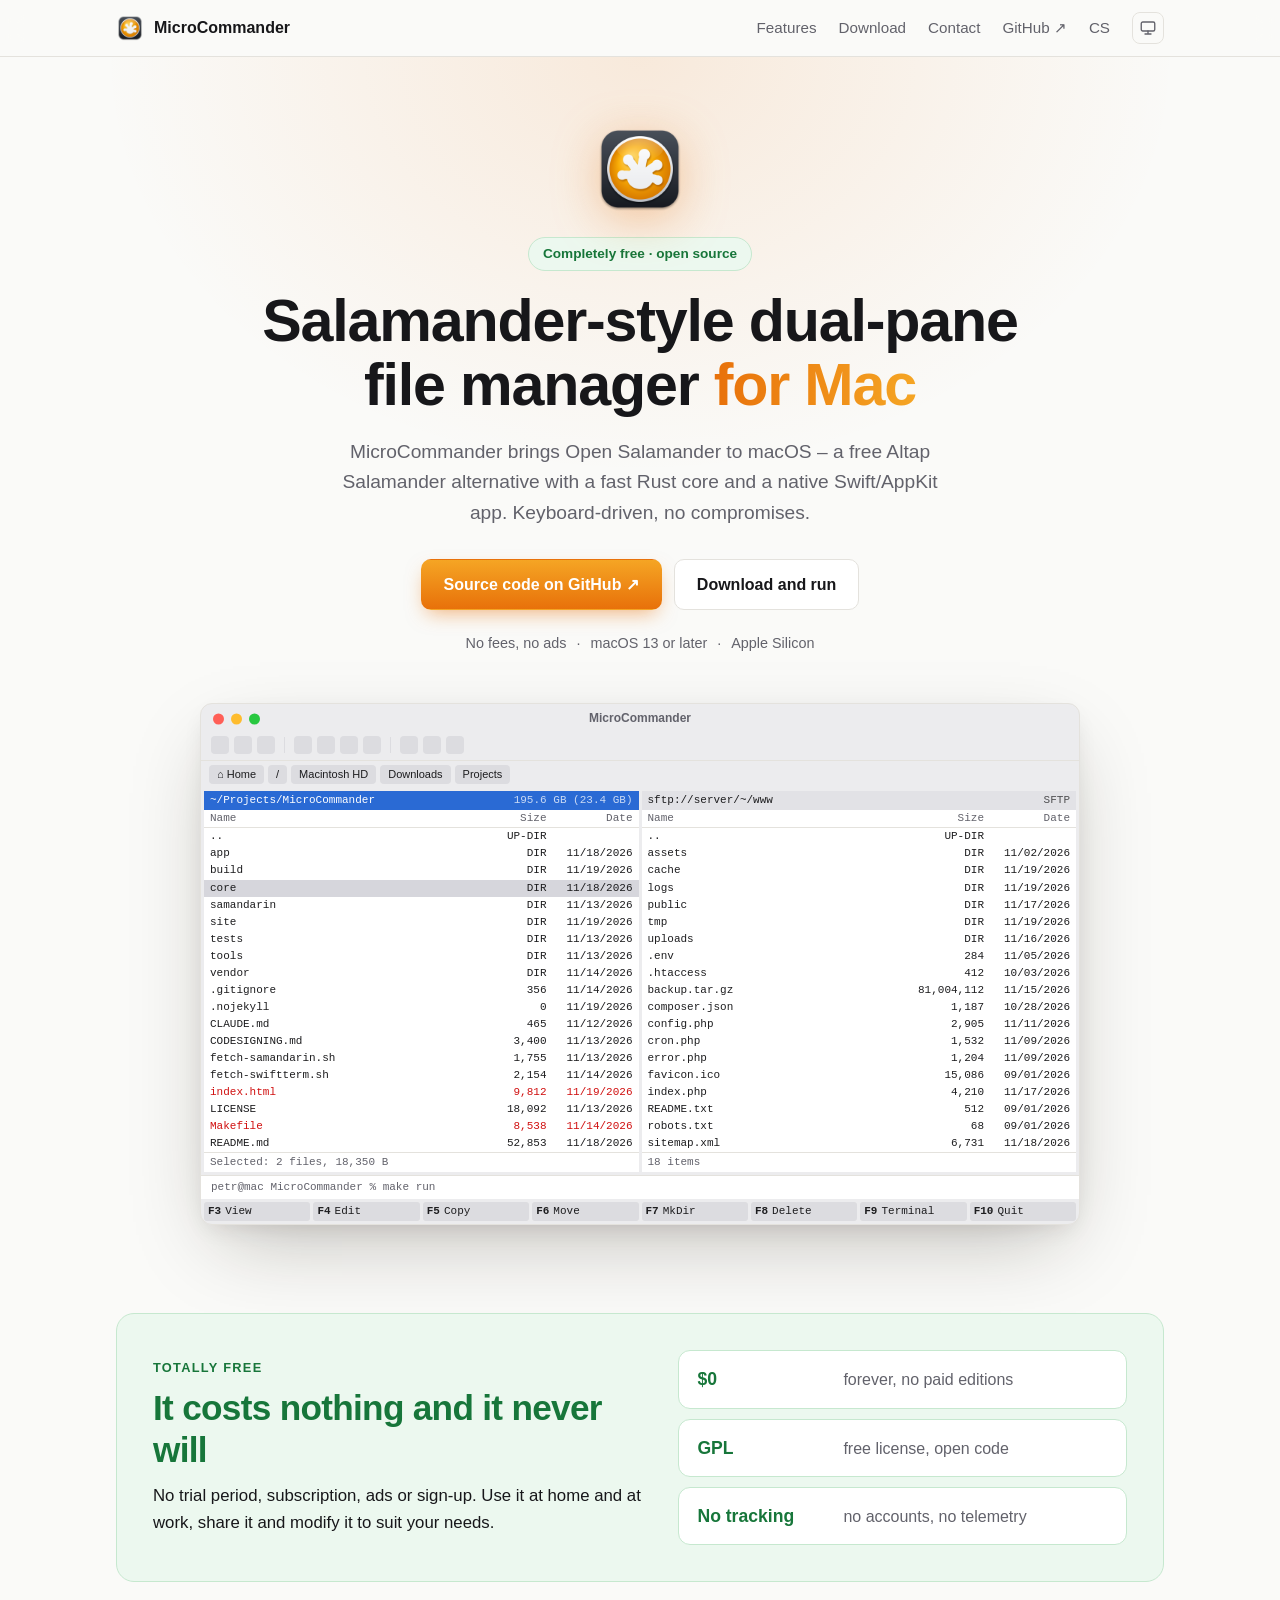
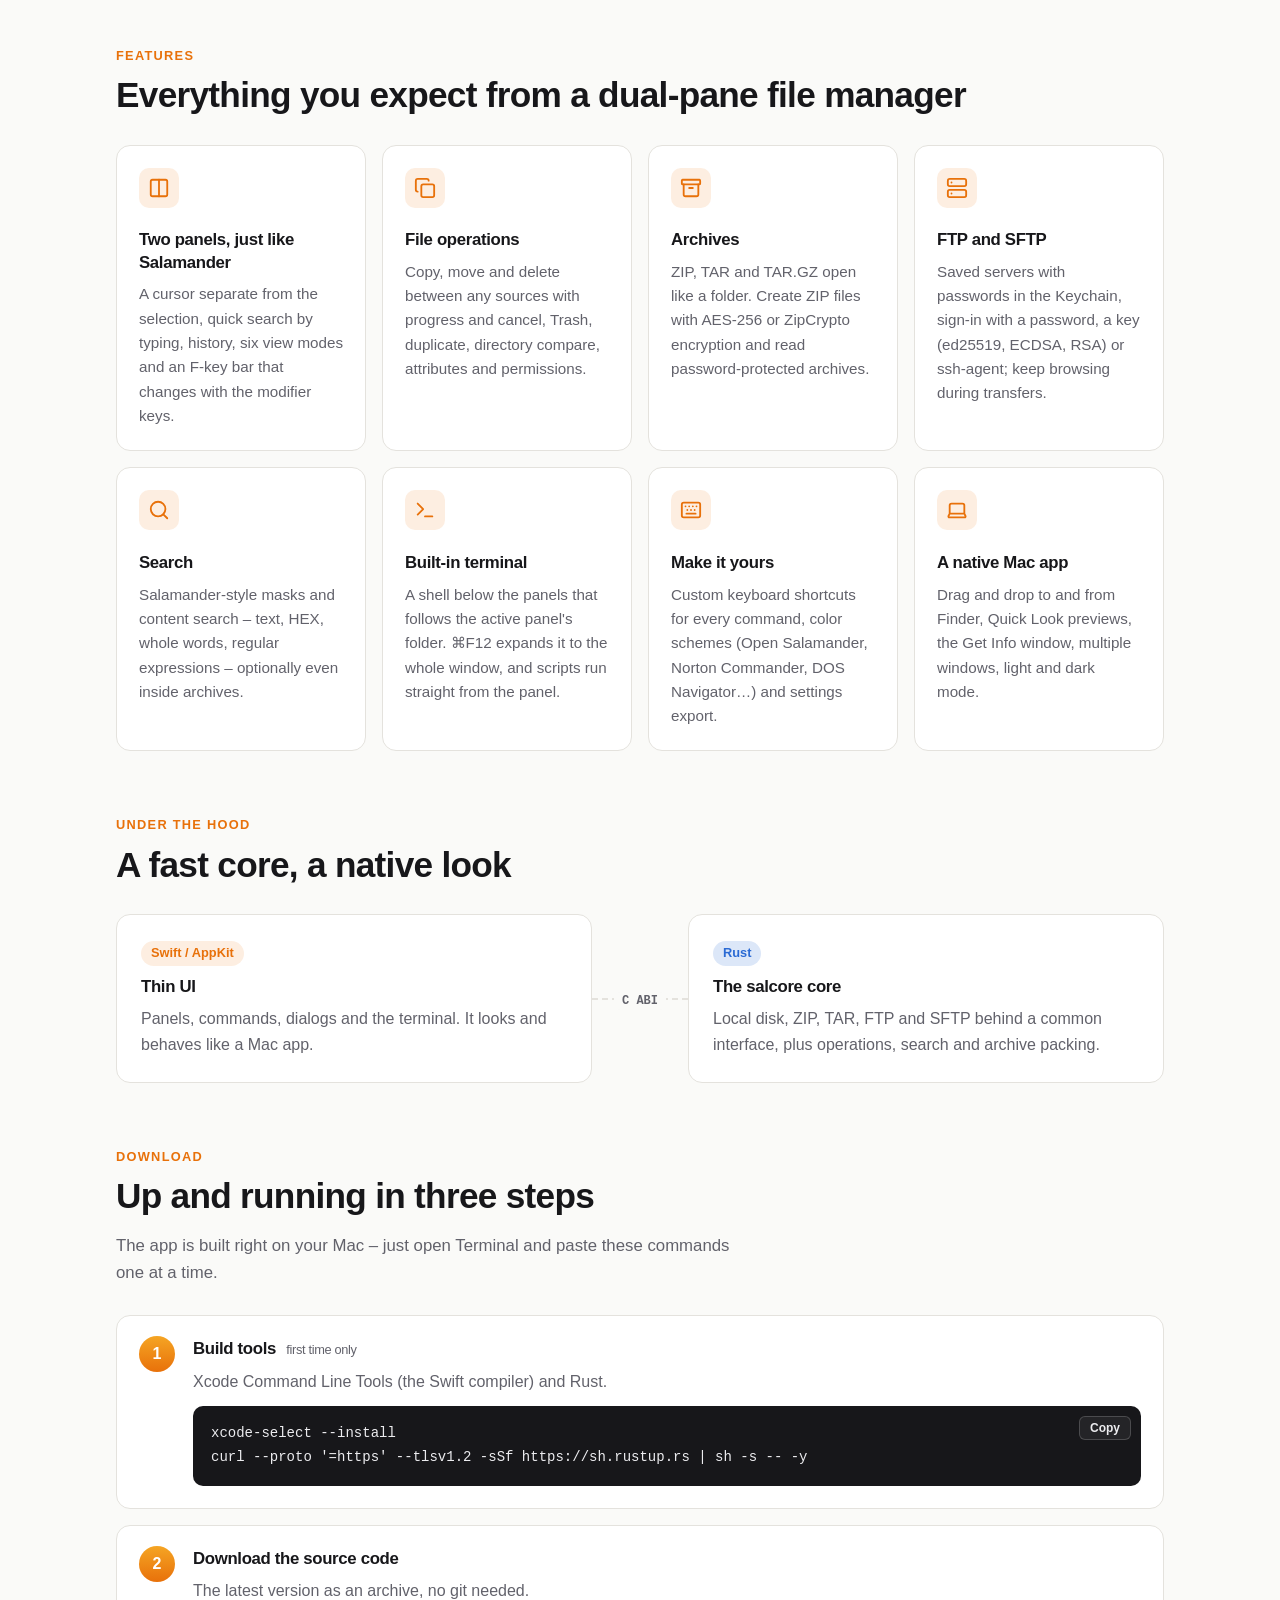
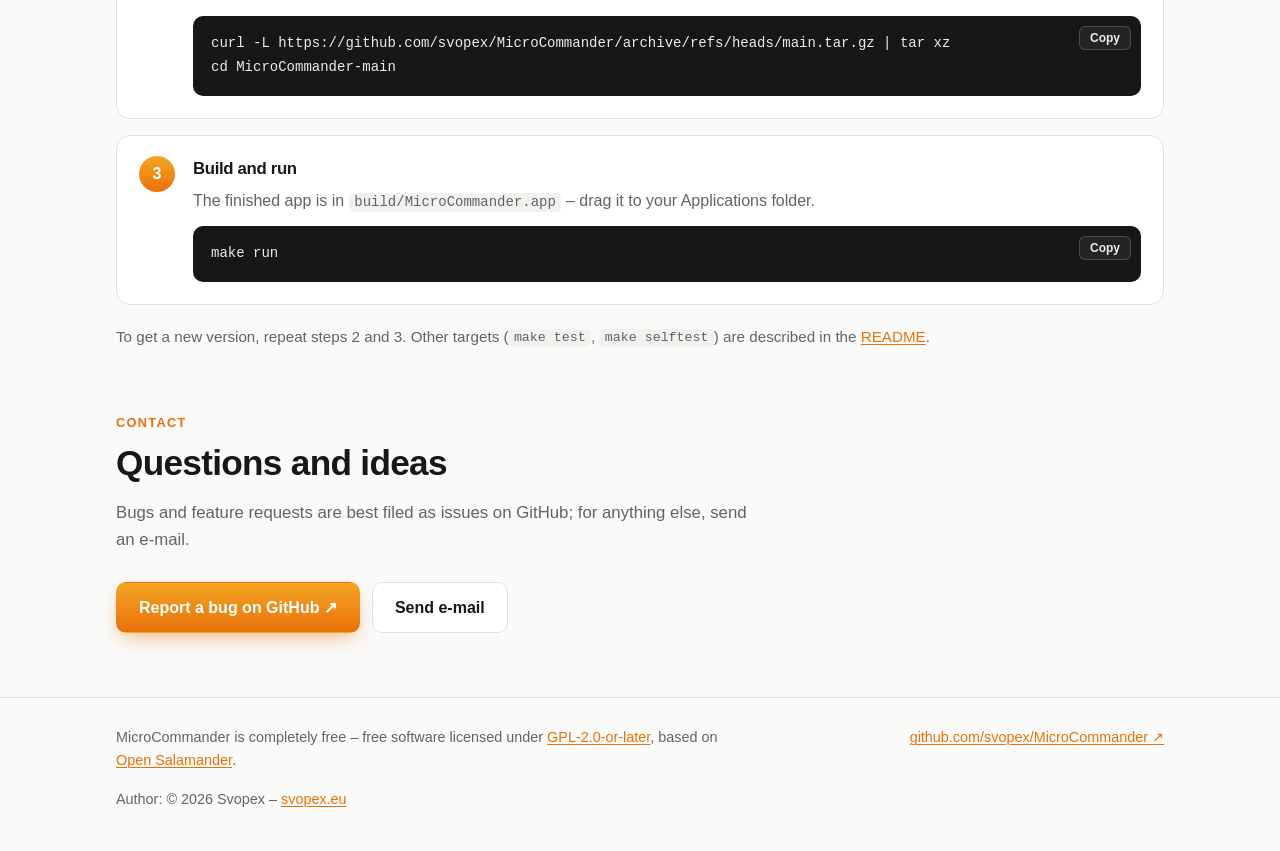
==== commit b419cd50: "Přidává na web přepínač motivu: podle systému, světlý a tmavý. Barvy webu jsou jako light-dark() a r" ====
--- a/en/index.html
+++ b/en/index.html
@@ -12,8 +12,10 @@
   <link rel="alternate" hreflang="x-default" href="https://svopex.github.io/MicroCommander/">
   <link rel="icon" type="image/png" href="../site/icon.png">
   <!-- ?v= obchází cache prohlížeče (GitHub Pages: max-age 10 min) – při změně souborů v site/ zvýšit -->
-  <link rel="stylesheet" href="../site/style.css?v=3">
-  <script src="../site/site.js?v=3" defer></script>
+  <!-- theme.js bez defer: uložený motiv se nastaví ještě před vykreslením stránky -->
+  <script src="../site/theme.js?v=4"></script>
+  <link rel="stylesheet" href="../site/style.css?v=4">
+  <script src="../site/site.js?v=4" defer></script>
 </head>
 <body>
   <!-- Horní navigace: logo a odkazy na sekce, GitHub v nové záložce, přepínač na českou verzi -->
@@ -26,6 +28,12 @@
         <a class="wide-only" href="#contact">Contact</a>
         <a href="https://github.com/svopex/MicroCommander" target="_blank" rel="noopener">GitHub ↗</a>
         <a class="nav-lang" href="../" hreflang="cs" lang="cs" aria-label="Česká verze" title="Česká verze">CS</a>
+        <!-- Přepínač motivu: podle systému / světlý / tmavý (site/theme.js) -->
+        <button class="theme-toggle" type="button" data-mode="auto" aria-label="Theme: system (click to switch)" title="Theme: system (click to switch)">
+          <svg class="theme-icon theme-icon-auto" viewBox="0 0 24 24" aria-hidden="true"><rect x="3" y="4" width="18" height="12" rx="2"/><path d="M8 20h8M12 16v4"/></svg>
+          <svg class="theme-icon theme-icon-light" viewBox="0 0 24 24" aria-hidden="true"><circle cx="12" cy="12" r="4"/><path d="M12 2v2M12 20v2M4.9 4.9l1.4 1.4M17.7 17.7l1.4 1.4M2 12h2M20 12h2M4.9 19.1l1.4-1.4M17.7 6.3l1.4-1.4"/></svg>
+          <svg class="theme-icon theme-icon-dark" viewBox="0 0 24 24" aria-hidden="true"><path d="M20 14.5A8 8 0 1 1 9.5 4a6.5 6.5 0 0 0 10.5 10.5z"/></svg>
+        </button>
       </div>
     </div>
   </nav>
--- a/site/style.css
+++ b/site/style.css
@@ -1,63 +1,45 @@
 /* Styly webové stránky projektu (index.html v kořeni repozitáře). */
 
-/* Barevné tokeny – světlý režim; oranžová odpovídá ikoně aplikace */
+/* Barevné tokeny – každá barva jako light-dark(světlá, tmavá); oranžová odpovídá
+   ikoně aplikace. Bez ruční volby platí motiv prohlížeče / systému (color-scheme:
+   light dark), přepínač v navigaci nastaví data-theme (site/theme.js). */
 :root {
+  color-scheme: light dark;
   --sans: -apple-system, BlinkMacSystemFont, "Segoe UI", Roboto, sans-serif;
   --mono: ui-monospace, "SF Mono", Menlo, monospace;
-  --bg: #fafaf8;
-  --surface: #ffffff;
-  --surface-2: #f2f1ee;
-  --text: #17171a;
-  --muted: #62626b;
-  --line: #e4e2dd;
-  --accent: #e8710a;
-  --accent-2: #f5a524;
-  --accent-text: #ffffff;
-  --accent-soft: rgba(232, 113, 10, 0.12);
-  --free-bg: #ecf8ef;
-  --free-line: #c6e8cf;
-  --free-text: #17763a;
-  --code-bg: #17171a;
+  --bg: light-dark(#fafaf8, #111113);
+  --surface: light-dark(#ffffff, #1a1a1d);
+  --surface-2: light-dark(#f2f1ee, #222226);
+  --text: light-dark(#17171a, #ededf0);
+  --muted: light-dark(#62626b, #a1a1aa);
+  --line: light-dark(#e4e2dd, #2c2c31);
+  --accent: light-dark(#e8710a, #ff8a2a);
+  --accent-2: light-dark(#f5a524, #ffb547);
+  --accent-text: light-dark(#ffffff, #1a1007);
+  --accent-soft: light-dark(rgba(232, 113, 10, 0.12), rgba(255, 138, 42, 0.14));
+  --free-bg: light-dark(#ecf8ef, #132219);
+  --free-line: light-dark(#c6e8cf, #23452e);
+  --free-text: light-dark(#17763a, #70dc8f);
+  --code-bg: light-dark(#17171a, #0b0b0d);
   --code-text: #ececef;
-  --app-chrome: #ececee;
-  --app-chrome-2: #dcdce0;
-  --panel-bg: #ffffff;
-  --panel-text: #1d1d1f;
-  --panel-path: #2a6ad4;
-  --panel-path-off: #e2e2e6;
-  --marked: #d01010;
-  --cursor: #d6d6dc;
-  --shadow: 0 30px 80px -20px rgba(30, 20, 10, 0.28), 0 8px 24px -8px rgba(30, 20, 10, 0.12);
-}
-
-/* Tmavý režim podle systému */
-@media (prefers-color-scheme: dark) {
-  :root {
-    --bg: #111113;
-    --surface: #1a1a1d;
-    --surface-2: #222226;
-    --text: #ededf0;
-    --muted: #a1a1aa;
-    --line: #2c2c31;
-    --accent: #ff8a2a;
-    --accent-2: #ffb547;
-    --accent-text: #1a1007;
-    --accent-soft: rgba(255, 138, 42, 0.14);
-    --free-bg: #132219;
-    --free-line: #23452e;
-    --free-text: #70dc8f;
-    --code-bg: #0b0b0d;
-    --code-text: #ececef;
-    --app-chrome: #2a2a2e;
-    --app-chrome-2: #3a3a3f;
-    --panel-bg: #1c1c1f;
-    --panel-text: #e6e6ea;
-    --panel-path: #2f62ad;
-    --panel-path-off: #303035;
-    --marked: #ff5c5c;
-    --cursor: #3a3a40;
-    --shadow: 0 30px 80px -20px rgba(0, 0, 0, 0.7), 0 8px 24px -8px rgba(0, 0, 0, 0.5);
-  }
+  --app-chrome: light-dark(#ececee, #2a2a2e);
+  --app-chrome-2: light-dark(#dcdce0, #3a3a3f);
+  --panel-bg: light-dark(#ffffff, #1c1c1f);
+  --panel-text: light-dark(#1d1d1f, #e6e6ea);
+  --panel-path: light-dark(#2a6ad4, #2f62ad);
+  --panel-path-off: light-dark(#e2e2e6, #303035);
+  --marked: light-dark(#d01010, #ff5c5c);
+  --cursor: light-dark(#d6d6dc, #3a3a40);
+  --shadow: 0 30px 80px -20px light-dark(rgba(30, 20, 10, 0.28), rgba(0, 0, 0, 0.7)),
+    0 8px 24px -8px light-dark(rgba(30, 20, 10, 0.12), rgba(0, 0, 0, 0.5));
+}
+
+:root[data-theme="light"] {
+  color-scheme: light;
+}
+
+:root[data-theme="dark"] {
+  color-scheme: dark;
 }
 
 /* Základ stránky */
@@ -133,11 +115,43 @@
   text-decoration: none;
 }
 
-.nav-links { display: flex; gap: 22px; }
+.nav-links { display: flex; align-items: center; gap: 22px; }
 
 .nav-links a { color: var(--muted); text-decoration: none; font-size: 0.95rem; }
 
 .nav-links a:hover { color: var(--text); }
+
+/* Přepínač motivu: podle systému → světlý → tmavý; ikona podle aktuálního režimu */
+.theme-toggle {
+  display: inline-flex;
+  align-items: center;
+  justify-content: center;
+  width: 32px;
+  height: 32px;
+  padding: 0;
+  border: 1px solid var(--line);
+  border-radius: 8px;
+  background: transparent;
+  color: var(--muted);
+  cursor: pointer;
+}
+
+.theme-toggle:hover { color: var(--text); border-color: var(--muted); }
+
+.theme-icon {
+  display: none;
+  width: 18px;
+  height: 18px;
+  fill: none;
+  stroke: currentColor;
+  stroke-width: 1.8;
+  stroke-linecap: round;
+  stroke-linejoin: round;
+}
+
+.theme-toggle[data-mode="auto"] .theme-icon-auto,
+.theme-toggle[data-mode="light"] .theme-icon-light,
+.theme-toggle[data-mode="dark"] .theme-icon-dark { display: block; }
 
 /* Úvod: text na střed, pod ním ukázka okna, v pozadí oranžová záře */
 .hero {
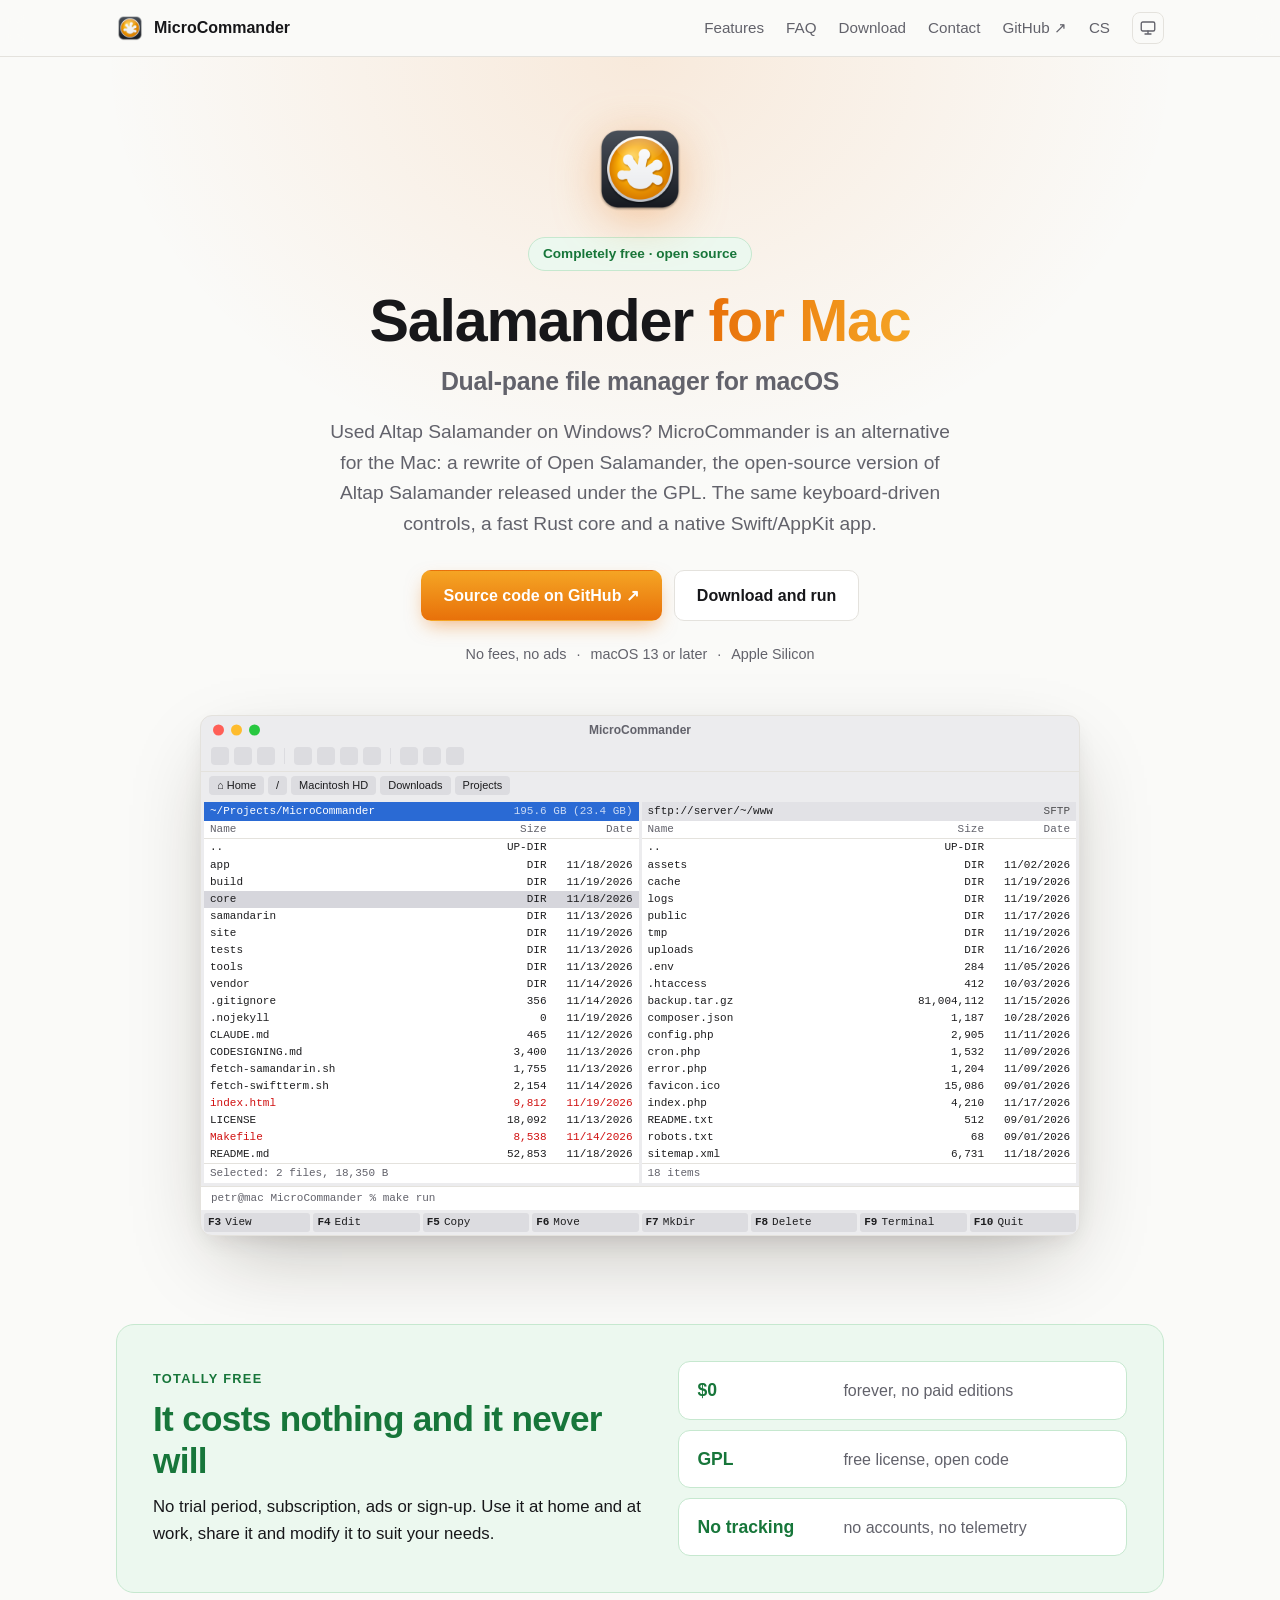
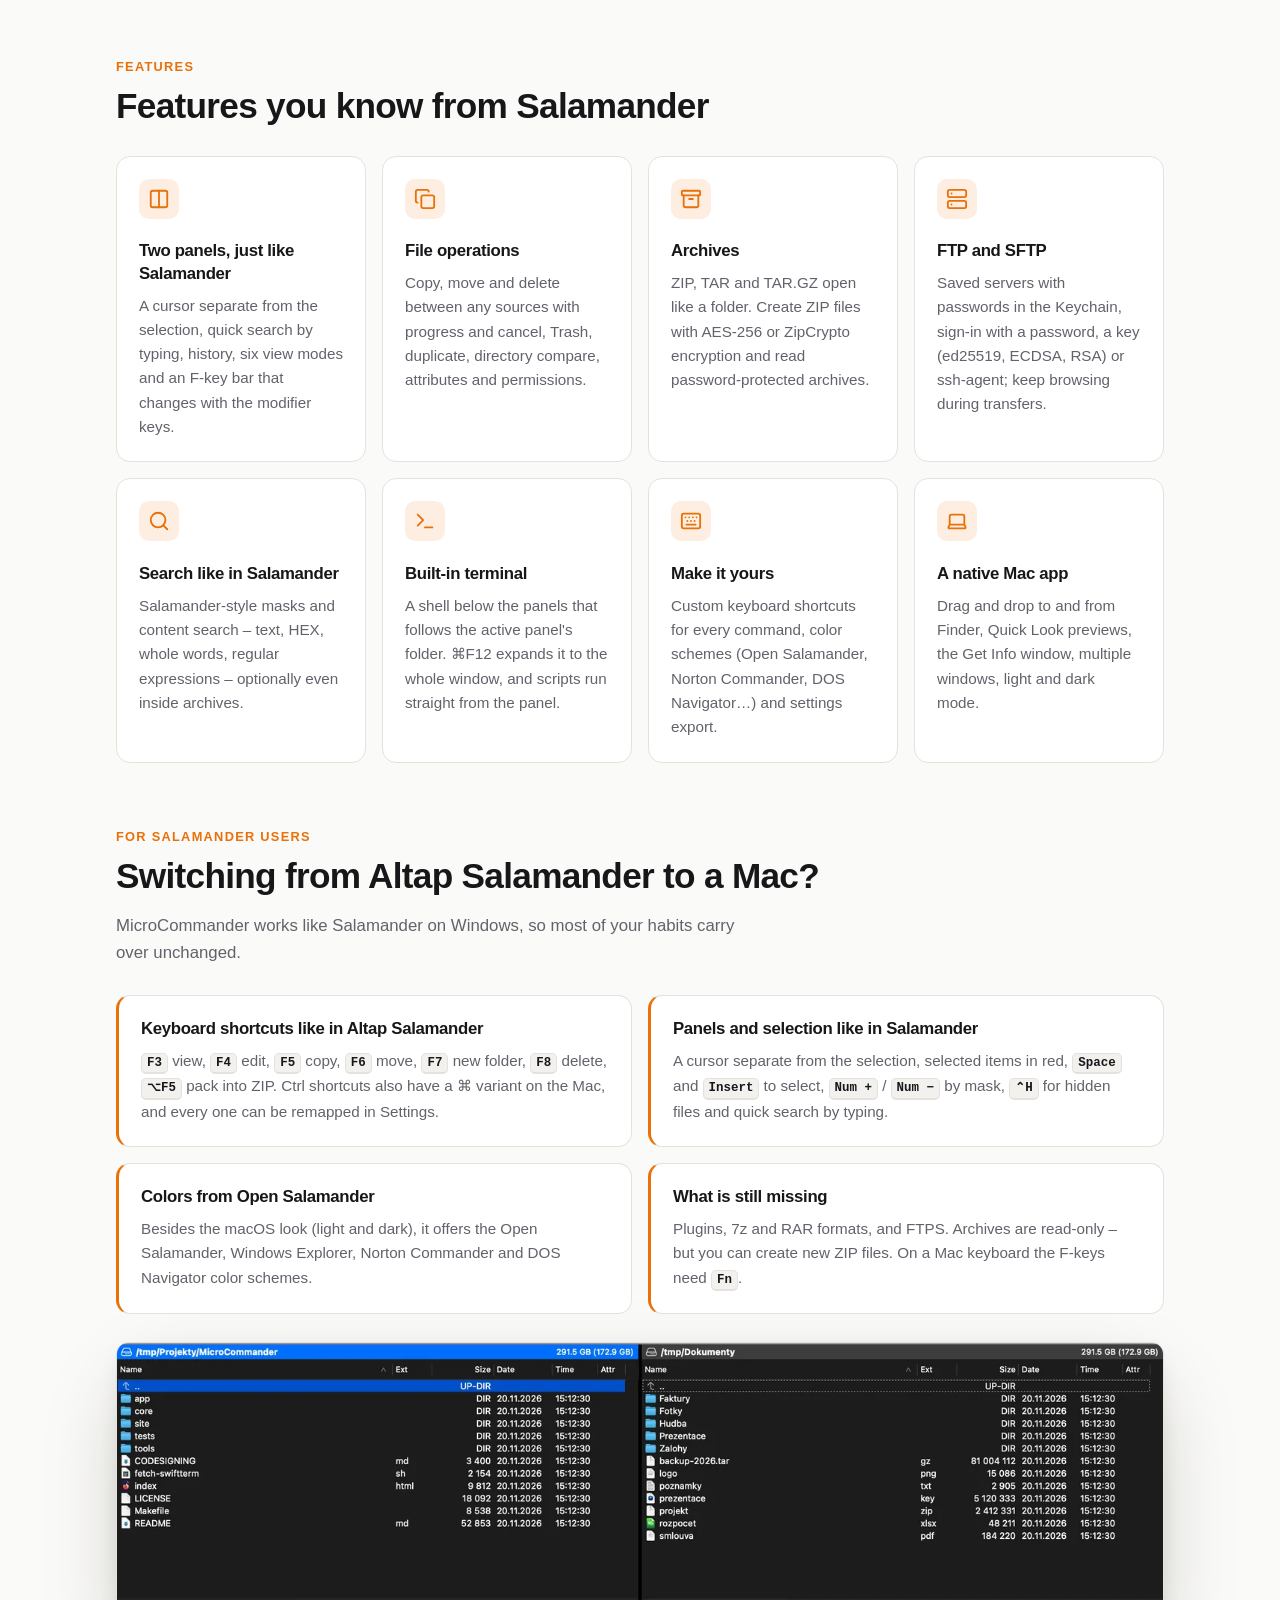
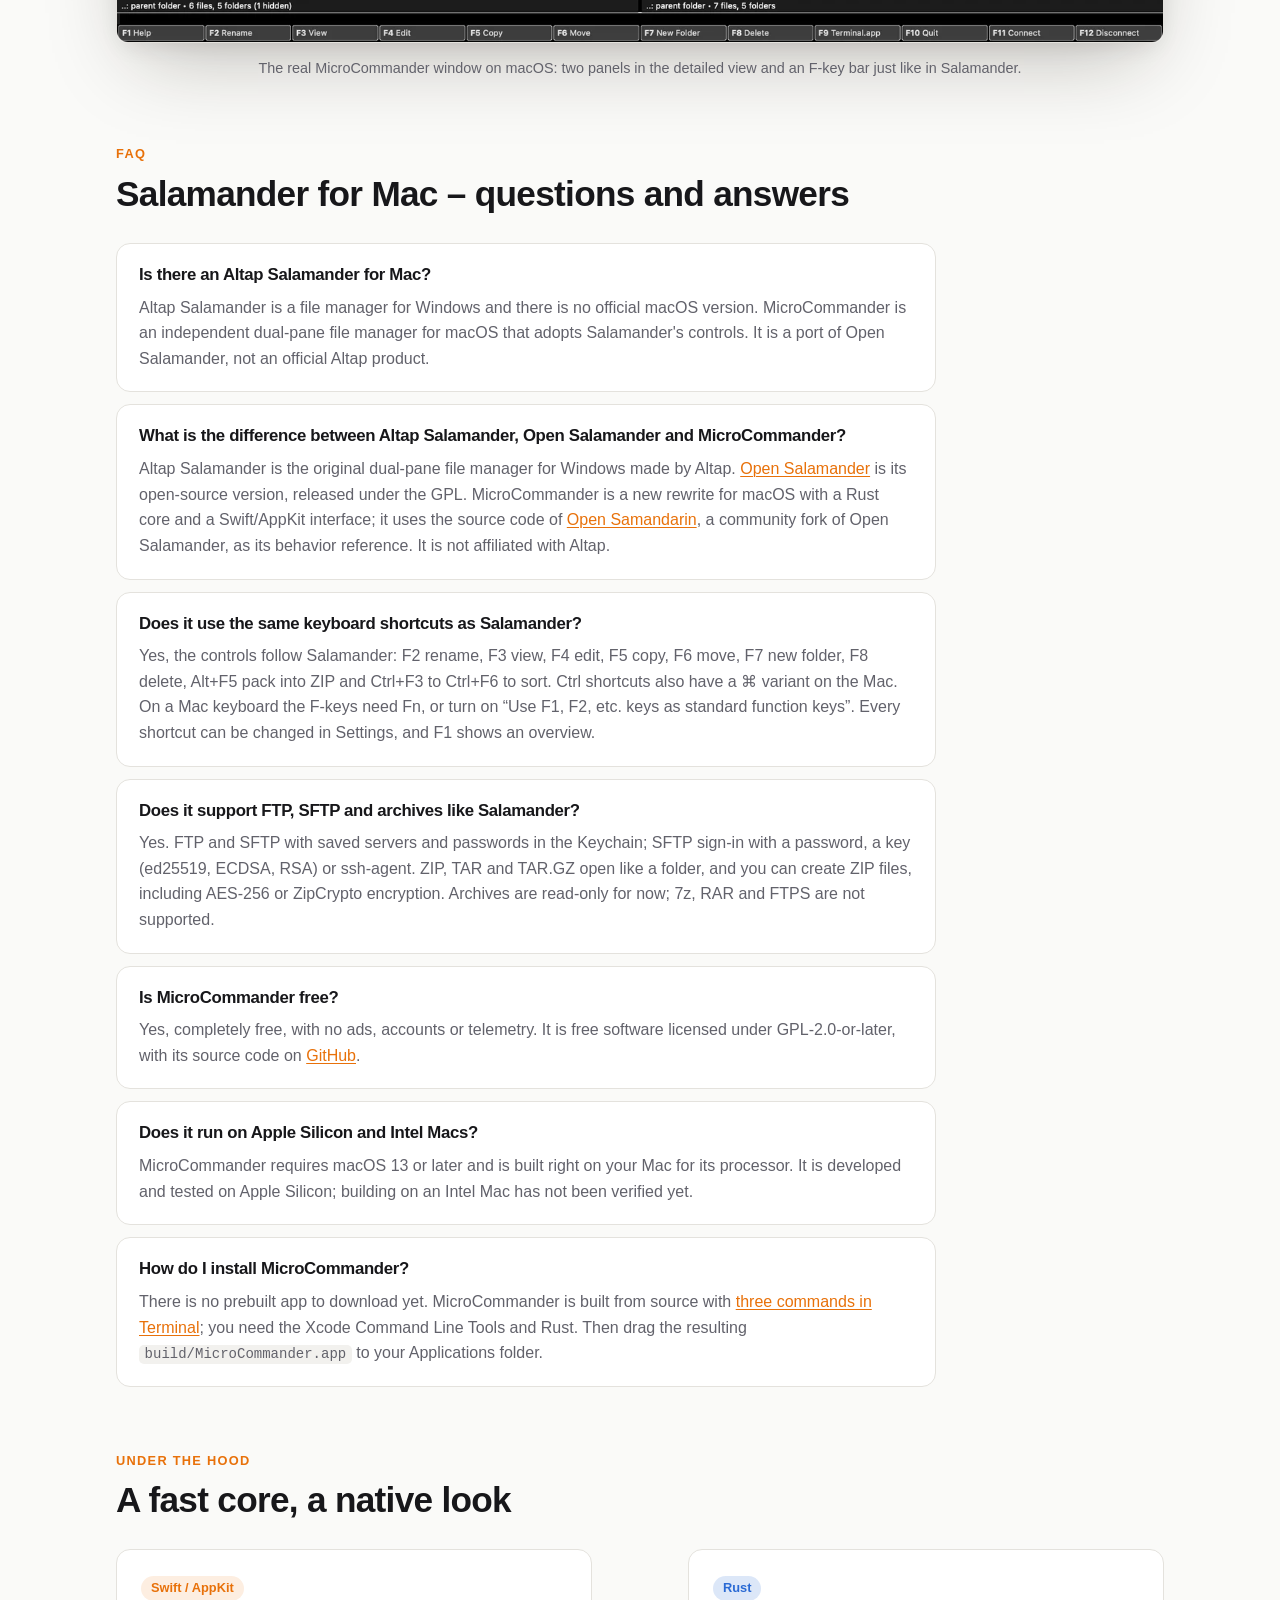
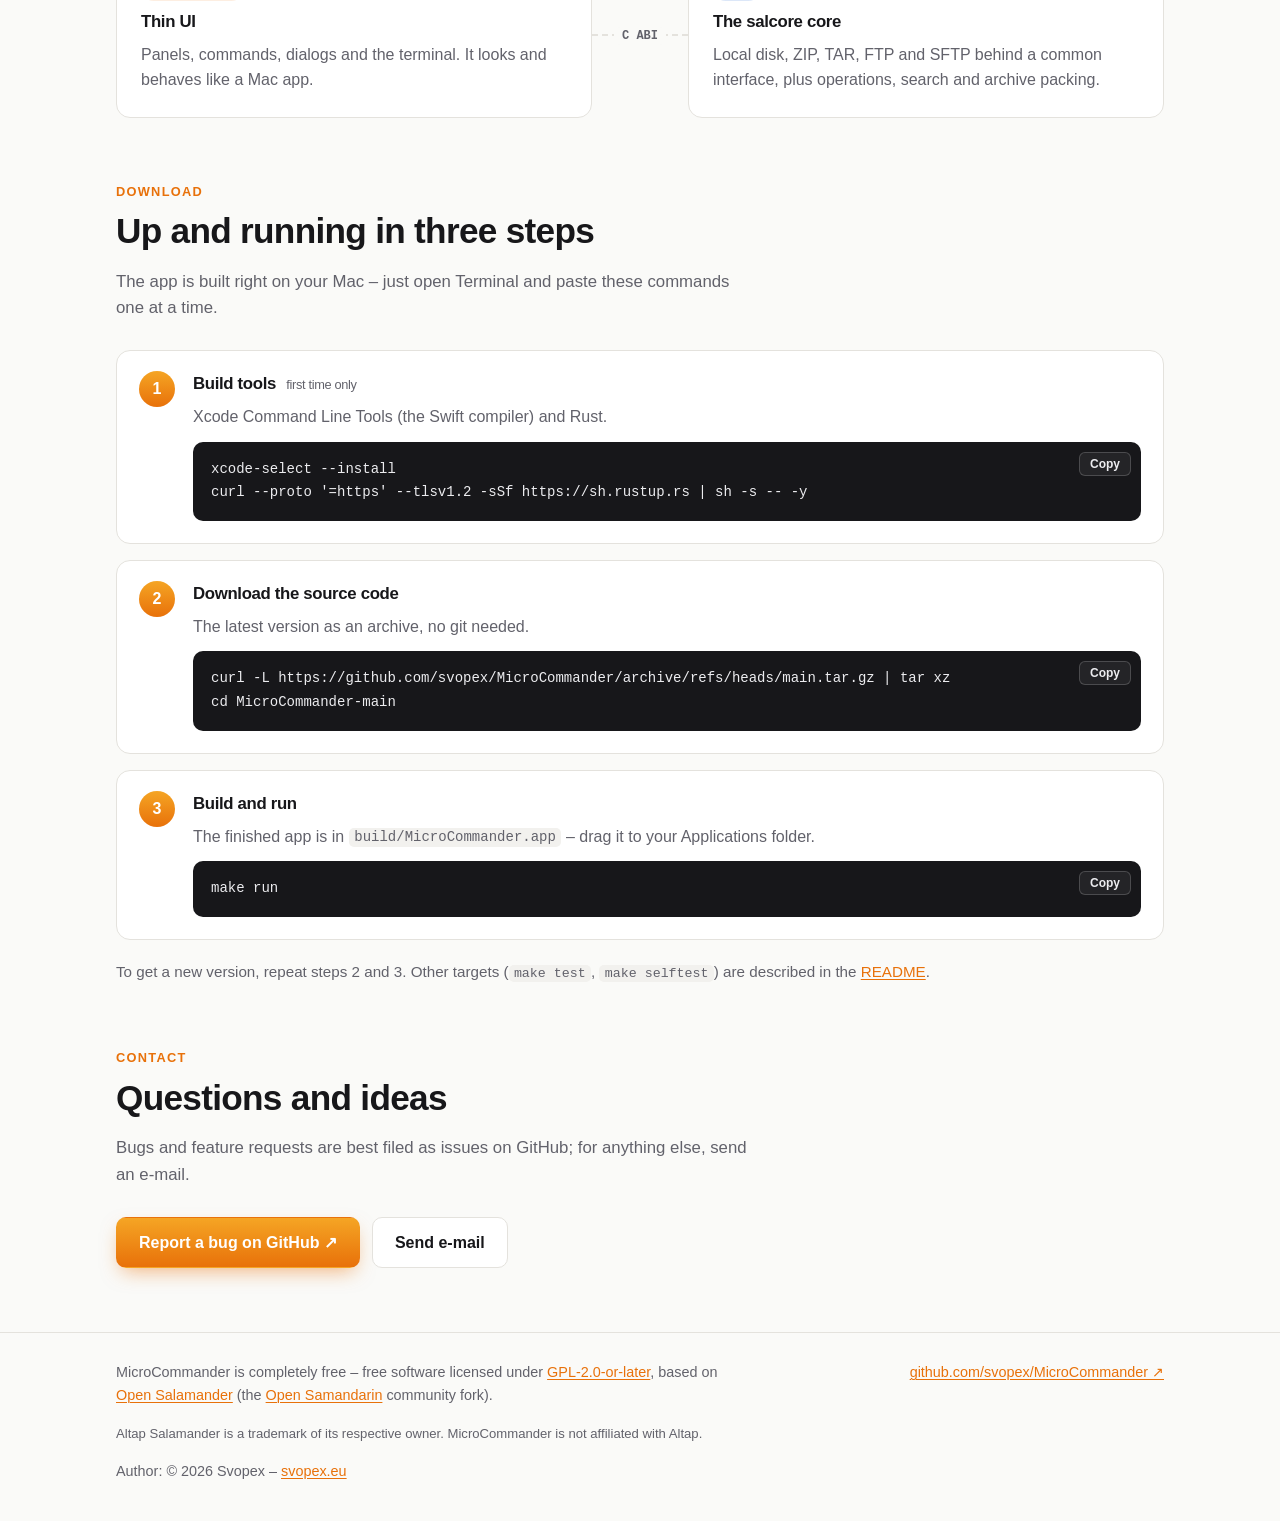
==== commit 46163695: "Optimalizuje web pro SEO: Salamander pro Mac, sekce pro uživatele Salamanderu, FAQ, JSON-LD, sitemap" ====
--- a/en/index.html
+++ b/en/index.html
@@ -3,19 +3,147 @@
 <head>
   <meta charset="utf-8">
   <meta name="viewport" content="width=device-width, initial-scale=1">
-  <title>MicroCommander – Salamander for Mac, a free dual-pane file manager</title>
-  <meta name="description" content="MicroCommander – Salamander for Mac: a free dual-pane file manager for macOS. A rewrite of Open Salamander and an Altap Salamander alternative with a Rust core and a native Swift/AppKit UI.">
+  <title>MicroCommander – Salamander for Mac (Open Salamander port)</title>
+  <meta name="description" content="Salamander for Mac, free: a dual-pane file manager for macOS, an Open Salamander port and Altap Salamander alternative. FTP, SFTP, ZIP and F-keys.">
+  <meta name="author" content="Svopex">
   <!-- Jazykové verze pro vyhledávače: česká je výchozí, anglická v en/ -->
   <link rel="canonical" href="https://svopex.github.io/MicroCommander/en/">
   <link rel="alternate" hreflang="cs" href="https://svopex.github.io/MicroCommander/">
   <link rel="alternate" hreflang="en" href="https://svopex.github.io/MicroCommander/en/">
   <link rel="alternate" hreflang="x-default" href="https://svopex.github.io/MicroCommander/">
+  <!-- Stručný popis projektu pro jazykové modely (formát llmstxt.org) -->
+  <link rel="help" type="text/markdown" href="https://svopex.github.io/MicroCommander/llms.txt" title="llms.txt">
   <link rel="icon" type="image/png" href="../site/icon.png">
+  <!-- Náhled při sdílení (Open Graph pro Facebook, LinkedIn, Slack…; Twitter/X karta) -->
+  <meta property="og:type" content="website">
+  <meta property="og:site_name" content="MicroCommander">
+  <meta property="og:title" content="MicroCommander – Salamander for Mac (Open Salamander port)">
+  <meta property="og:description" content="A dual-pane file manager for macOS that works like Salamander. An Open Salamander port and Altap Salamander alternative – free and open source.">
+  <meta property="og:url" content="https://svopex.github.io/MicroCommander/en/">
+  <meta property="og:image" content="https://svopex.github.io/MicroCommander/site/og-image-en.png">
+  <meta property="og:image:type" content="image/png">
+  <meta property="og:image:width" content="1200">
+  <meta property="og:image:height" content="630">
+  <meta property="og:image:alt" content="MicroCommander – Salamander for macOS, dual-pane window with the F-key bar">
+  <meta property="og:locale" content="en_US">
+  <meta property="og:locale:alternate" content="cs_CZ">
+  <meta name="twitter:card" content="summary_large_image">
+  <meta name="twitter:title" content="MicroCommander – Salamander for Mac (Open Salamander port)">
+  <meta name="twitter:description" content="A dual-pane file manager for macOS that works like Salamander. An Open Salamander port and Altap Salamander alternative – free and open source.">
+  <meta name="twitter:image" content="https://svopex.github.io/MicroCommander/site/og-image-en.png">
+  <meta name="twitter:image:alt" content="MicroCommander – Salamander for macOS, dual-pane window with the F-key bar">
   <!-- ?v= obchází cache prohlížeče (GitHub Pages: max-age 10 min) – při změně souborů v site/ zvýšit -->
   <!-- theme.js bez defer: uložený motiv se nastaví ještě před vykreslením stránky -->
-  <script src="../site/theme.js?v=4"></script>
-  <link rel="stylesheet" href="../site/style.css?v=4">
-  <script src="../site/site.js?v=4" defer></script>
+  <script src="../site/theme.js?v=5"></script>
+  <link rel="stylesheet" href="../site/style.css?v=5">
+  <script src="../site/site.js?v=5" defer></script>
+  <!-- Strukturovaná data pro vyhledávače (schema.org, JSON-LD – data, ne skript):
+       aplikace a její zdrojový kód. Údaje drží shodně s index.html. -->
+  <script type="application/ld+json">
+  {
+    "@context": "https://schema.org",
+    "@type": ["SoftwareApplication", "SoftwareSourceCode"],
+    "@id": "https://svopex.github.io/MicroCommander/#app",
+    "name": "MicroCommander",
+    "alternateName": ["Salamander pro Mac", "Open Salamander for macOS"],
+    "description": "A dual-pane file manager for macOS that works like Salamander: an Open Salamander port with a Rust core and a native Swift/AppKit interface. A free, open-source Altap Salamander alternative for Mac.",
+    "inLanguage": "en",
+    "url": "https://svopex.github.io/MicroCommander/en/",
+    "image": "https://svopex.github.io/MicroCommander/site/og-image-en.png",
+    "screenshot": "https://svopex.github.io/MicroCommander/site/screenshot-en.webp",
+    "operatingSystem": "macOS 13+",
+    "applicationCategory": "UtilitiesApplication",
+    "applicationSubCategory": "File manager",
+    "softwareVersion": "0.1.0",
+    "isAccessibleForFree": true,
+    "offers": {
+      "@type": "Offer",
+      "price": "0",
+      "priceCurrency": "USD"
+    },
+    "license": "https://spdx.org/licenses/GPL-2.0-or-later.html",
+    "downloadUrl": "https://github.com/svopex/MicroCommander/archive/refs/heads/main.tar.gz",
+    "installUrl": "https://svopex.github.io/MicroCommander/en/#download",
+    "codeRepository": "https://github.com/svopex/MicroCommander",
+    "programmingLanguage": ["Rust", "Swift"],
+    "isBasedOn": {
+      "@type": "SoftwareSourceCode",
+      "name": "Open Salamander",
+      "codeRepository": "https://github.com/OpenSalamander/salamander"
+    },
+    "author": {
+      "@type": "Person",
+      "name": "Svopex",
+      "url": "https://svopex.eu"
+    }
+  }
+  </script>
+  <!-- Strukturovaná data sekce FAQ: texty musí odpovídat viditelným odpovědím
+       v sekci #faq (při úpravě změnit obojí) -->
+  <script type="application/ld+json">
+  {
+    "@context": "https://schema.org",
+    "@type": "FAQPage",
+    "mainEntity": [
+      {
+        "@type": "Question",
+        "name": "Is there an Altap Salamander for Mac?",
+        "acceptedAnswer": {
+          "@type": "Answer",
+          "text": "Altap Salamander is a file manager for Windows and there is no official macOS version. MicroCommander is an independent dual-pane file manager for macOS that adopts Salamander's controls. It is a port of Open Salamander, not an official Altap product."
+        }
+      },
+      {
+        "@type": "Question",
+        "name": "What is the difference between Altap Salamander, Open Salamander and MicroCommander?",
+        "acceptedAnswer": {
+          "@type": "Answer",
+          "text": "Altap Salamander is the original dual-pane file manager for Windows made by Altap. Open Salamander is its open-source version, released under the GPL. MicroCommander is a new rewrite for macOS with a Rust core and a Swift/AppKit interface; it uses the source code of Open Samandarin, a community fork of Open Salamander, as its behavior reference. It is not affiliated with Altap."
+        }
+      },
+      {
+        "@type": "Question",
+        "name": "Does it use the same keyboard shortcuts as Salamander?",
+        "acceptedAnswer": {
+          "@type": "Answer",
+          "text": "Yes, the controls follow Salamander: F2 rename, F3 view, F4 edit, F5 copy, F6 move, F7 new folder, F8 delete, Alt+F5 pack into ZIP and Ctrl+F3 to Ctrl+F6 to sort. Ctrl shortcuts also have a ⌘ variant on the Mac. On a Mac keyboard the F-keys need Fn, or turn on “Use F1, F2, etc. keys as standard function keys”. Every shortcut can be changed in Settings, and F1 shows an overview."
+        }
+      },
+      {
+        "@type": "Question",
+        "name": "Does it support FTP, SFTP and archives like Salamander?",
+        "acceptedAnswer": {
+          "@type": "Answer",
+          "text": "Yes. FTP and SFTP with saved servers and passwords in the Keychain; SFTP sign-in with a password, a key (ed25519, ECDSA, RSA) or ssh-agent. ZIP, TAR and TAR.GZ open like a folder, and you can create ZIP files, including AES-256 or ZipCrypto encryption. Archives are read-only for now; 7z, RAR and FTPS are not supported."
+        }
+      },
+      {
+        "@type": "Question",
+        "name": "Is MicroCommander free?",
+        "acceptedAnswer": {
+          "@type": "Answer",
+          "text": "Yes, completely free, with no ads, accounts or telemetry. It is free software licensed under GPL-2.0-or-later, with its source code on GitHub."
+        }
+      },
+      {
+        "@type": "Question",
+        "name": "Does it run on Apple Silicon and Intel Macs?",
+        "acceptedAnswer": {
+          "@type": "Answer",
+          "text": "MicroCommander requires macOS 13 or later and is built right on your Mac for its processor. It is developed and tested on Apple Silicon; building on an Intel Mac has not been verified yet."
+        }
+      },
+      {
+        "@type": "Question",
+        "name": "How do I install MicroCommander?",
+        "acceptedAnswer": {
+          "@type": "Answer",
+          "text": "There is no prebuilt app to download yet. MicroCommander is built from source with three commands in Terminal; you need the Xcode Command Line Tools and Rust. Then drag the resulting build/MicroCommander.app to your Applications folder."
+        }
+      }
+    ]
+  }
+  </script>
 </head>
 <body>
   <!-- Horní navigace: logo a odkazy na sekce, GitHub v nové záložce, přepínač na českou verzi -->
@@ -24,6 +152,7 @@
       <a class="brand" href="#top"><img src="../site/icon.png" width="28" height="28" alt="">MicroCommander</a>
       <div class="nav-links">
         <a class="wide-only" href="#features">Features</a>
+        <a class="wide-only" href="#faq">FAQ</a>
         <a class="wide-only" href="#download">Download</a>
         <a class="wide-only" href="#contact">Contact</a>
         <a href="https://github.com/svopex/MicroCommander" target="_blank" rel="noopener">GitHub ↗</a>
@@ -42,11 +171,14 @@
   <header class="hero" id="top">
     <div class="wrap">
       <div class="hero-text">
-        <img class="hero-icon" src="../site/icon.png" width="96" height="96" alt="MicroCommander icon">
+        <img class="hero-icon" src="../site/icon.png" width="96" height="96" alt="MicroCommander icon – Salamander-style file manager for Mac">
         <p class="badge">Completely free · open source</p>
-        <h1>Salamander-style dual-pane file manager <span class="accent">for Mac</span></h1>
-        <p class="lead">MicroCommander brings Open Salamander to macOS – a free Altap Salamander
-          alternative with a fast Rust core and a native Swift/AppKit app. Keyboard-driven, no compromises.</p>
+        <!-- H1 odpovídá hlavnímu dotazu „Salamander for Mac“; druhý řádek je menší (.h1-sub) -->
+        <h1>Salamander <span class="accent">for Mac</span> <span class="h1-sub">Dual-pane file manager for macOS</span></h1>
+        <p class="lead">Used Altap Salamander on Windows? MicroCommander is an alternative for
+          the Mac: a rewrite of Open Salamander, the open-source version of Altap Salamander
+          released under the GPL. The same keyboard-driven controls, a fast Rust core and
+          a native Swift/AppKit app.</p>
         <div class="actions">
           <a class="button primary" href="https://github.com/svopex/MicroCommander" target="_blank" rel="noopener">Source code on GitHub ↗</a>
           <a class="button" href="#download">Download and run</a>
@@ -148,7 +280,7 @@
     <!-- Přehled hlavních funkcí s ikonami -->
     <section class="wrap" id="features">
       <p class="eyebrow">Features</p>
-      <h2>Everything you expect from a dual-pane file manager</h2>
+      <h2>Features you know from Salamander</h2>
       <div class="grid">
         <article class="card">
           <svg viewBox="0 0 24 24"><rect width="18" height="18" x="3" y="3" rx="2"/><path d="M12 3v18"/></svg>
@@ -176,7 +308,7 @@
         </article>
         <article class="card">
           <svg viewBox="0 0 24 24"><circle cx="11" cy="11" r="8"/><path d="m21 21-4.3-4.3"/></svg>
-          <h3>Search</h3>
+          <h3>Search like in Salamander</h3>
           <p>Salamander-style masks and content search – text, HEX, whole words,
             regular expressions – optionally even inside archives.</p>
         </article>
@@ -197,6 +329,106 @@
           <h3>A native Mac app</h3>
           <p>Drag and drop to and from Finder, Quick Look previews, the Get Info window,
             multiple windows, light and dark mode.</p>
+        </article>
+      </div>
+    </section>
+
+    <!-- Pro uživatele Salamanderu: co si z Windows přenesou, skutečný screenshot
+         a poctivý přehled toho, co zatím chybí (podle README, sekce Ovládání a omezení) -->
+    <section class="wrap" id="salamander">
+      <p class="eyebrow">For Salamander users</p>
+      <h2>Switching from Altap Salamander to a Mac?</h2>
+      <p class="section-lead">MicroCommander works like Salamander on Windows, so most of
+        your habits carry over unchanged.</p>
+      <div class="switch-grid">
+        <article class="switch-item">
+          <h3>Keyboard shortcuts like in Altap Salamander</h3>
+          <p><kbd>F3</kbd> view, <kbd>F4</kbd> edit, <kbd>F5</kbd> copy, <kbd>F6</kbd> move,
+            <kbd>F7</kbd> new folder, <kbd>F8</kbd> delete, <kbd>⌥F5</kbd> pack into ZIP.
+            Ctrl shortcuts also have a ⌘ variant on the Mac, and every one can be
+            remapped in Settings.</p>
+        </article>
+        <article class="switch-item">
+          <h3>Panels and selection like in Salamander</h3>
+          <p>A cursor separate from the selection, selected items in red, <kbd>Space</kbd>
+            and <kbd>Insert</kbd> to select, <kbd>Num +</kbd> / <kbd>Num −</kbd> by mask,
+            <kbd>⌃H</kbd> for hidden files and quick search by typing.</p>
+        </article>
+        <article class="switch-item">
+          <h3>Colors from Open Salamander</h3>
+          <p>Besides the macOS look (light and dark), it offers the Open Salamander,
+            Windows Explorer, Norton Commander and DOS Navigator color schemes.</p>
+        </article>
+        <article class="switch-item">
+          <h3>What is still missing</h3>
+          <p>Plugins, 7z and RAR formats, and FTPS. Archives are read-only – but you can
+            create new ZIP files. On a Mac keyboard the F-keys need <kbd>Fn</kbd>.</p>
+        </article>
+      </div>
+      <!-- Skutečný snímek okna aplikace (SAL_SNAPSHOT); lazy – je až pod úvodem -->
+      <figure class="shot">
+        <img src="../site/screenshot-en.webp" width="1400" height="400" loading="lazy" decoding="async"
+          alt="MicroCommander – Salamander for macOS, dual-pane window with file lists and the F-key bar">
+        <figcaption>The real MicroCommander window on macOS: two panels in the detailed view
+          and an F-key bar just like in Salamander.</figcaption>
+      </figure>
+    </section>
+
+    <!-- Časté otázky: viditelné odpovědi; shodné texty jsou ve FAQPage JSON-LD v <head> -->
+    <section class="wrap" id="faq">
+      <p class="eyebrow">FAQ</p>
+      <h2>Salamander for Mac – questions and answers</h2>
+      <div class="faq">
+        <article class="faq-item">
+          <h3>Is there an Altap Salamander for Mac?</h3>
+          <p>Altap Salamander is a file manager for Windows and there is no official macOS
+            version. MicroCommander is an independent dual-pane file manager for macOS that
+            adopts Salamander's controls. It is a port of Open Salamander, not an official
+            Altap product.</p>
+        </article>
+        <article class="faq-item">
+          <h3>What is the difference between Altap Salamander, Open Salamander and MicroCommander?</h3>
+          <p>Altap Salamander is the original dual-pane file manager for Windows made by Altap.
+            <a href="https://github.com/OpenSalamander/salamander" target="_blank" rel="noopener">Open Salamander</a>
+            is its open-source version, released under the GPL. MicroCommander is a new rewrite
+            for macOS with a Rust core and a Swift/AppKit interface; it uses the source code of
+            <a href="https://github.com/KRtkovo-eu-AI/salamander" target="_blank" rel="noopener">Open Samandarin</a>,
+            a community fork of Open Salamander, as its behavior reference. It is not affiliated
+            with Altap.</p>
+        </article>
+        <article class="faq-item">
+          <h3>Does it use the same keyboard shortcuts as Salamander?</h3>
+          <p>Yes, the controls follow Salamander: F2 rename, F3 view, F4 edit, F5 copy, F6 move,
+            F7 new folder, F8 delete, Alt+F5 pack into ZIP and Ctrl+F3 to Ctrl+F6 to sort.
+            Ctrl shortcuts also have a ⌘ variant on the Mac. On a Mac keyboard the F-keys need
+            Fn, or turn on “Use F1, F2, etc. keys as standard function keys”. Every shortcut
+            can be changed in Settings, and F1 shows an overview.</p>
+        </article>
+        <article class="faq-item">
+          <h3>Does it support FTP, SFTP and archives like Salamander?</h3>
+          <p>Yes. FTP and SFTP with saved servers and passwords in the Keychain; SFTP sign-in
+            with a password, a key (ed25519, ECDSA, RSA) or ssh-agent. ZIP, TAR and TAR.GZ open
+            like a folder, and you can create ZIP files, including AES-256 or ZipCrypto
+            encryption. Archives are read-only for now; 7z, RAR and FTPS are not supported.</p>
+        </article>
+        <article class="faq-item">
+          <h3>Is MicroCommander free?</h3>
+          <p>Yes, completely free, with no ads, accounts or telemetry. It is free software
+            licensed under GPL-2.0-or-later, with its source code on
+            <a href="https://github.com/svopex/MicroCommander" target="_blank" rel="noopener">GitHub</a>.</p>
+        </article>
+        <article class="faq-item">
+          <h3>Does it run on Apple Silicon and Intel Macs?</h3>
+          <p>MicroCommander requires macOS 13 or later and is built right on your Mac for its
+            processor. It is developed and tested on Apple Silicon; building on an Intel Mac
+            has not been verified yet.</p>
+        </article>
+        <article class="faq-item">
+          <h3>How do I install MicroCommander?</h3>
+          <p>There is no prebuilt app to download yet. MicroCommander is built from source with
+            <a href="#download">three commands in Terminal</a>; you need the Xcode Command Line
+            Tools and Rust. Then drag the resulting <code>build/MicroCommander.app</code> to your
+            Applications folder.</p>
         </article>
       </div>
     </section>
@@ -268,14 +500,17 @@
     </section>
   </main>
 
-  <!-- Patička: licence, původ projektu a autor -->
+  <!-- Patička: licence, původ projektu, poznámka o ochranné známce a autor -->
   <footer class="footer">
     <div class="wrap footer-inner">
       <p>MicroCommander is completely free – free software licensed under
         <a href="https://github.com/svopex/MicroCommander/blob/main/LICENSE" target="_blank" rel="noopener">GPL-2.0-or-later</a>,
-        based on <a href="https://github.com/KRtkovo-eu-AI/salamander" target="_blank" rel="noopener">Open Salamander</a>.</p>
+        based on <a href="https://github.com/OpenSalamander/salamander" target="_blank" rel="noopener">Open Salamander</a>
+        (the <a href="https://github.com/KRtkovo-eu-AI/salamander" target="_blank" rel="noopener">Open Samandarin</a> community fork).</p>
       <a href="https://github.com/svopex/MicroCommander" target="_blank" rel="noopener">github.com/svopex/MicroCommander ↗</a>
     </div>
+    <div class="wrap footer-legal">Altap Salamander is a trademark of its respective owner.
+      MicroCommander is not affiliated with Altap.</div>
     <!-- Autor projektu úplně na konci stránky -->
     <div class="wrap footer-author">Author: © 2026 Svopex –
       <a href="https://svopex.eu" target="_blank" rel="noopener">svopex.eu</a></div>
--- a/site/style.css
+++ b/site/style.css
@@ -178,6 +178,18 @@
 
 .hero h1 { font-size: clamp(2.2rem, 5.5vw, 3.7rem); line-height: 1.08; margin: 0; }
 
+/* Druhý řádek nadpisu H1 („Dvoupanelový správce souborů pro macOS“): menší, tlumený */
+.h1-sub {
+  display: block;
+  margin-top: 12px;
+  color: var(--muted);
+  /* na mobilu nejméně 1.1rem, aby podtitul nebyl drobný */
+  font-size: max(0.42em, 1.1rem);
+  font-weight: 600;
+  letter-spacing: -0.01em;
+  line-height: 1.3;
+}
+
 /* Barevný přechod ve slově „pro Mac“ */
 .accent {
   background: linear-gradient(90deg, var(--accent), var(--accent-2));
@@ -394,6 +406,58 @@
 }
 
 .card p { margin: 0; color: var(--muted); font-size: 0.95rem; }
+
+/* Klávesy v textu (sekce Pro uživatele Salamanderu) */
+kbd {
+  display: inline-block;
+  padding: 0 0.4em;
+  border: 1px solid var(--line);
+  border-bottom-width: 2px;
+  border-radius: 5px;
+  background: var(--surface-2);
+  color: var(--text);
+  font: 600 0.82em/1.5 var(--mono);
+  white-space: nowrap;
+}
+
+/* Pro uživatele Salamanderu: dvě karty vedle sebe (4 karty = 2 řady), na mobilu pod sebou */
+.switch-grid { display: grid; grid-template-columns: repeat(auto-fit, minmax(min(420px, 100%), 1fr)); gap: 16px; }
+
+.switch-item {
+  padding: 22px;
+  border-radius: 14px;
+  background: var(--surface);
+  border: 1px solid var(--line);
+  border-left: 3px solid var(--accent);
+}
+
+.switch-item p { margin: 0; color: var(--muted); font-size: 0.95rem; }
+
+/* Skutečný screenshot aplikace: přes celou šířku sloupce, výška podle poměru stran */
+.shot { margin: 28px 0 0; }
+
+.shot img {
+  display: block;
+  width: 100%;
+  height: auto;
+  border: 1px solid var(--line);
+  border-radius: 12px;
+  box-shadow: var(--shadow);
+}
+
+.shot figcaption { margin-top: 14px; color: var(--muted); font-size: 0.9rem; text-align: center; }
+
+/* Časté otázky: karty pod sebou s otázkou jako nadpisem H3 */
+.faq { display: grid; gap: 12px; max-width: 820px; }
+
+.faq-item {
+  padding: 20px 22px;
+  border-radius: 14px;
+  background: var(--surface);
+  border: 1px solid var(--line);
+}
+
+.faq-item p { margin: 0; color: var(--muted); }
 
 /* Architektura: dvě vrstvy propojené C ABI */
 .arch { display: grid; grid-template-columns: 1fr auto 1fr; align-items: center; }
@@ -520,6 +584,9 @@
 
 .footer-author { margin-top: 16px; }
 
+/* Poznámka o ochranné známce Altap: menší písmo nad řádkem autora */
+.footer-legal { margin-top: 16px; font-size: 0.82rem; }
+
 /* Střední šířka: blok zdarma a architektura pod sebou */
 @media (max-width: 820px) {
   .free { grid-template-columns: 1fr; padding: 28px; }
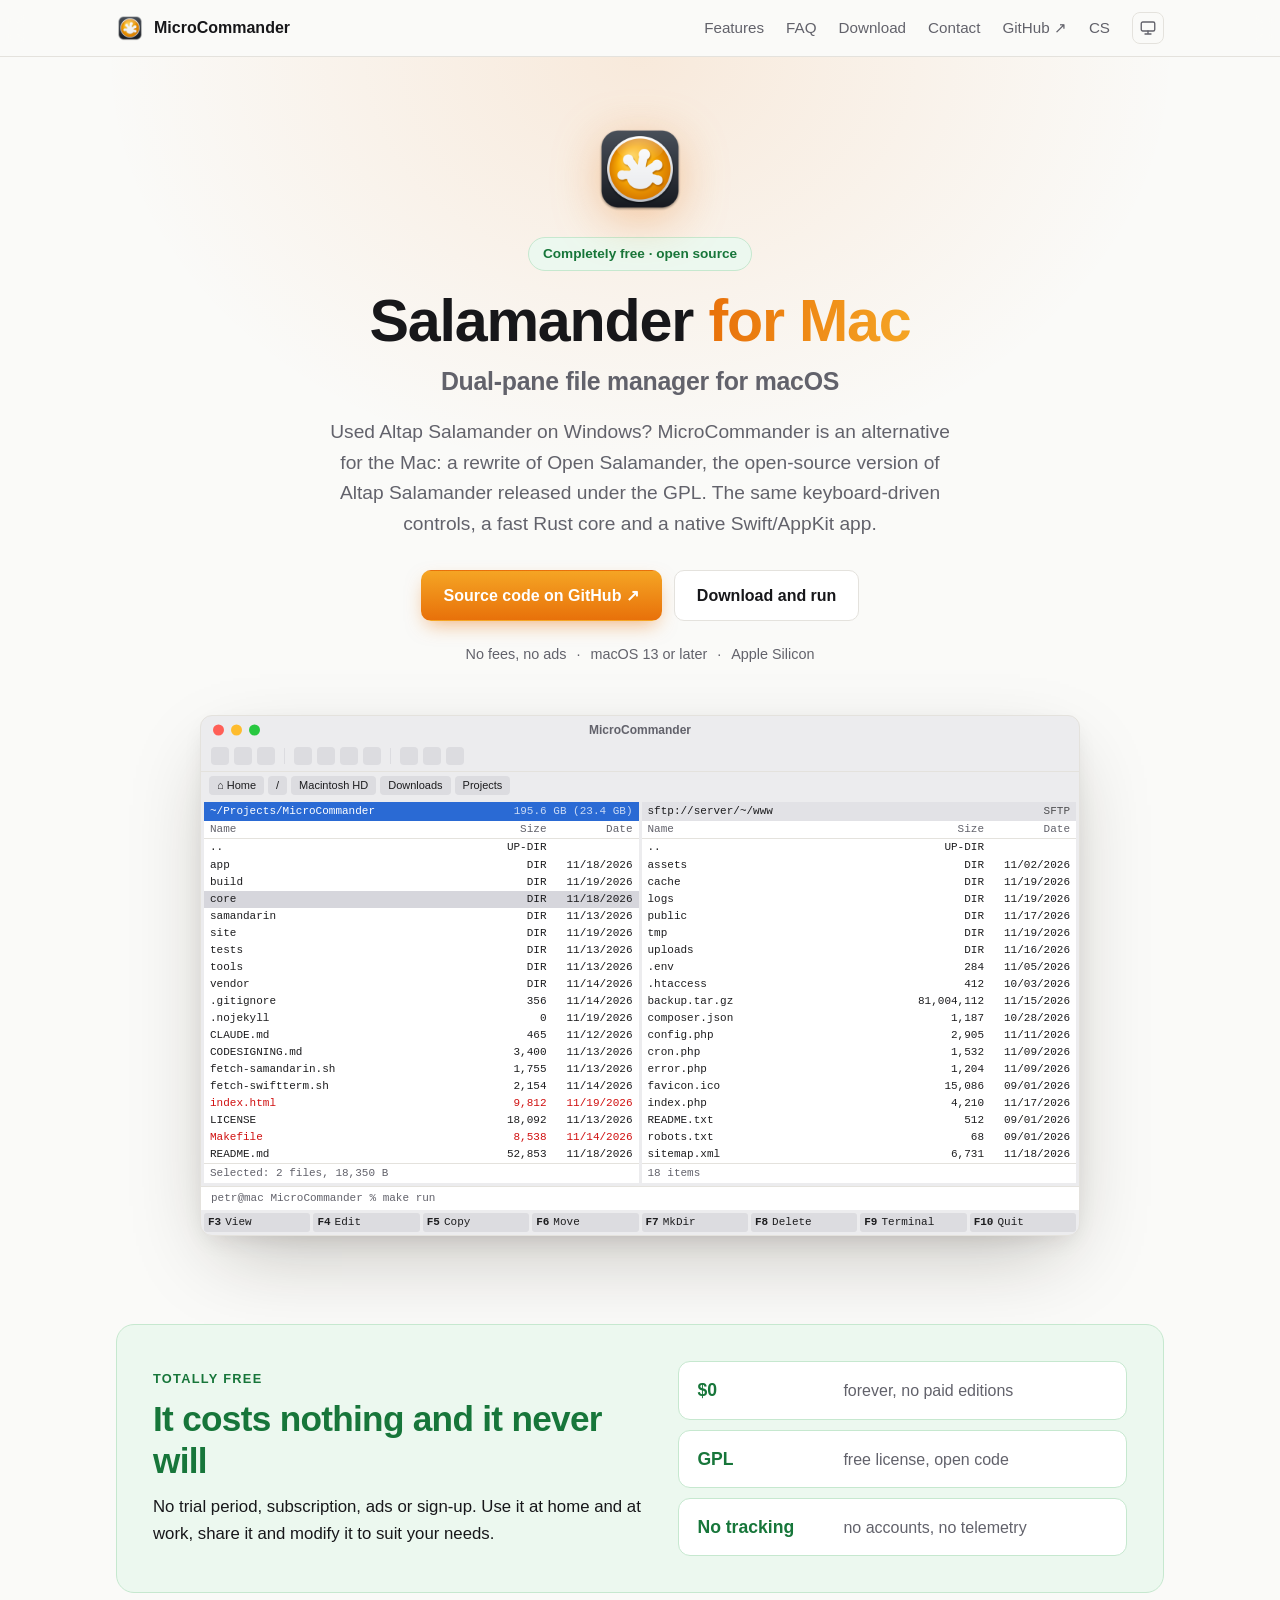
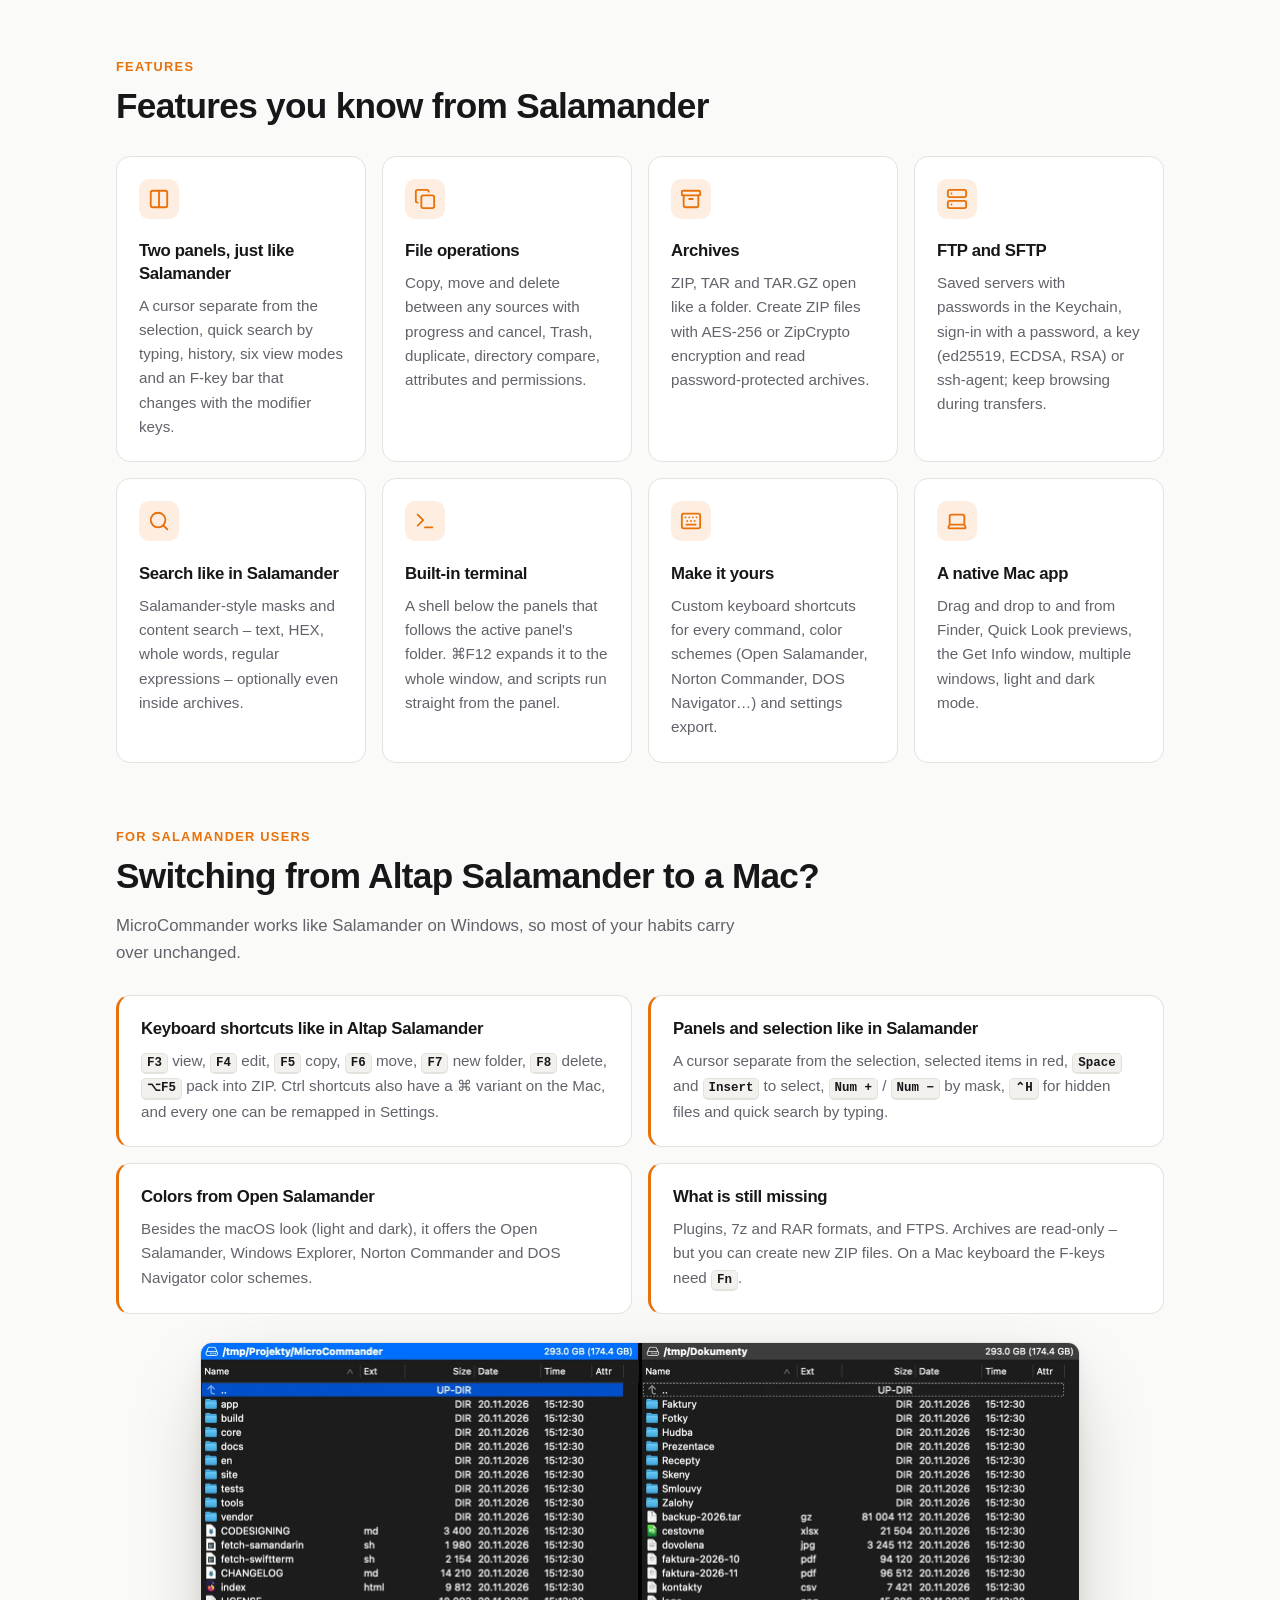
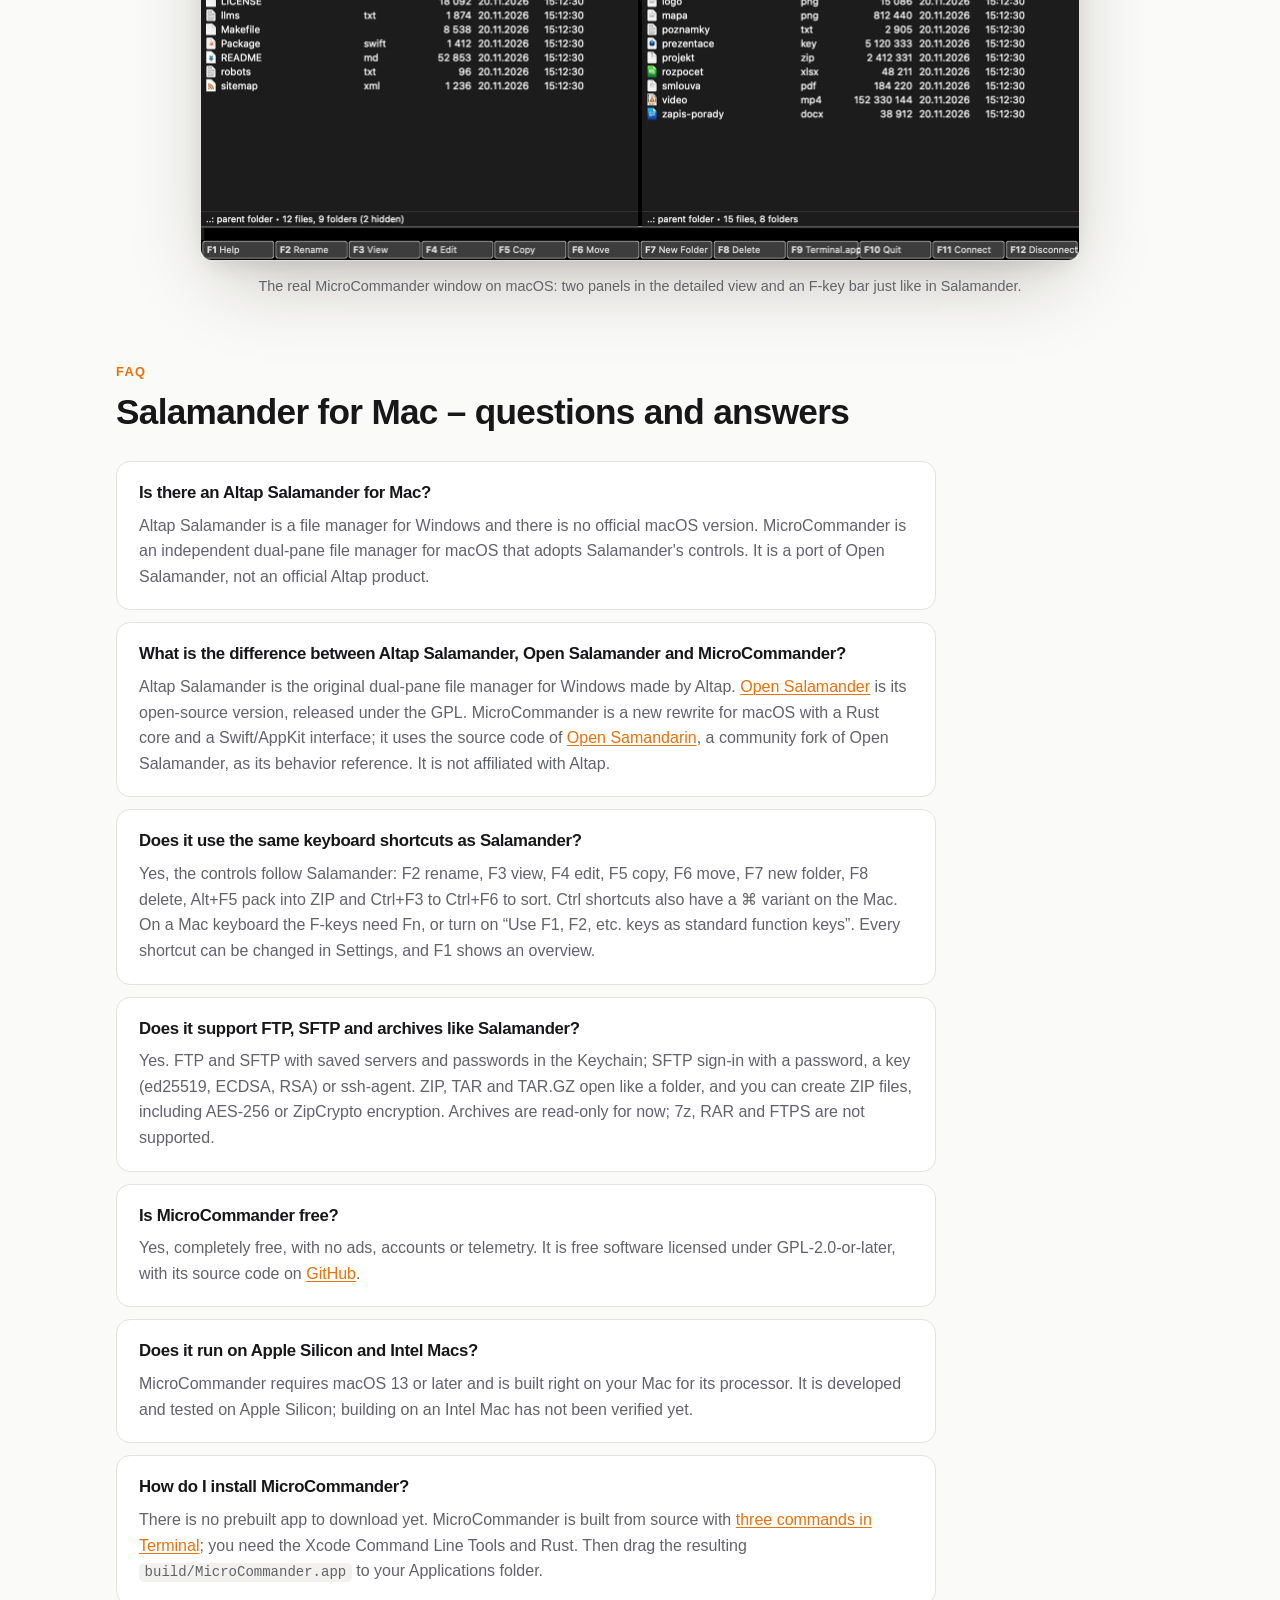
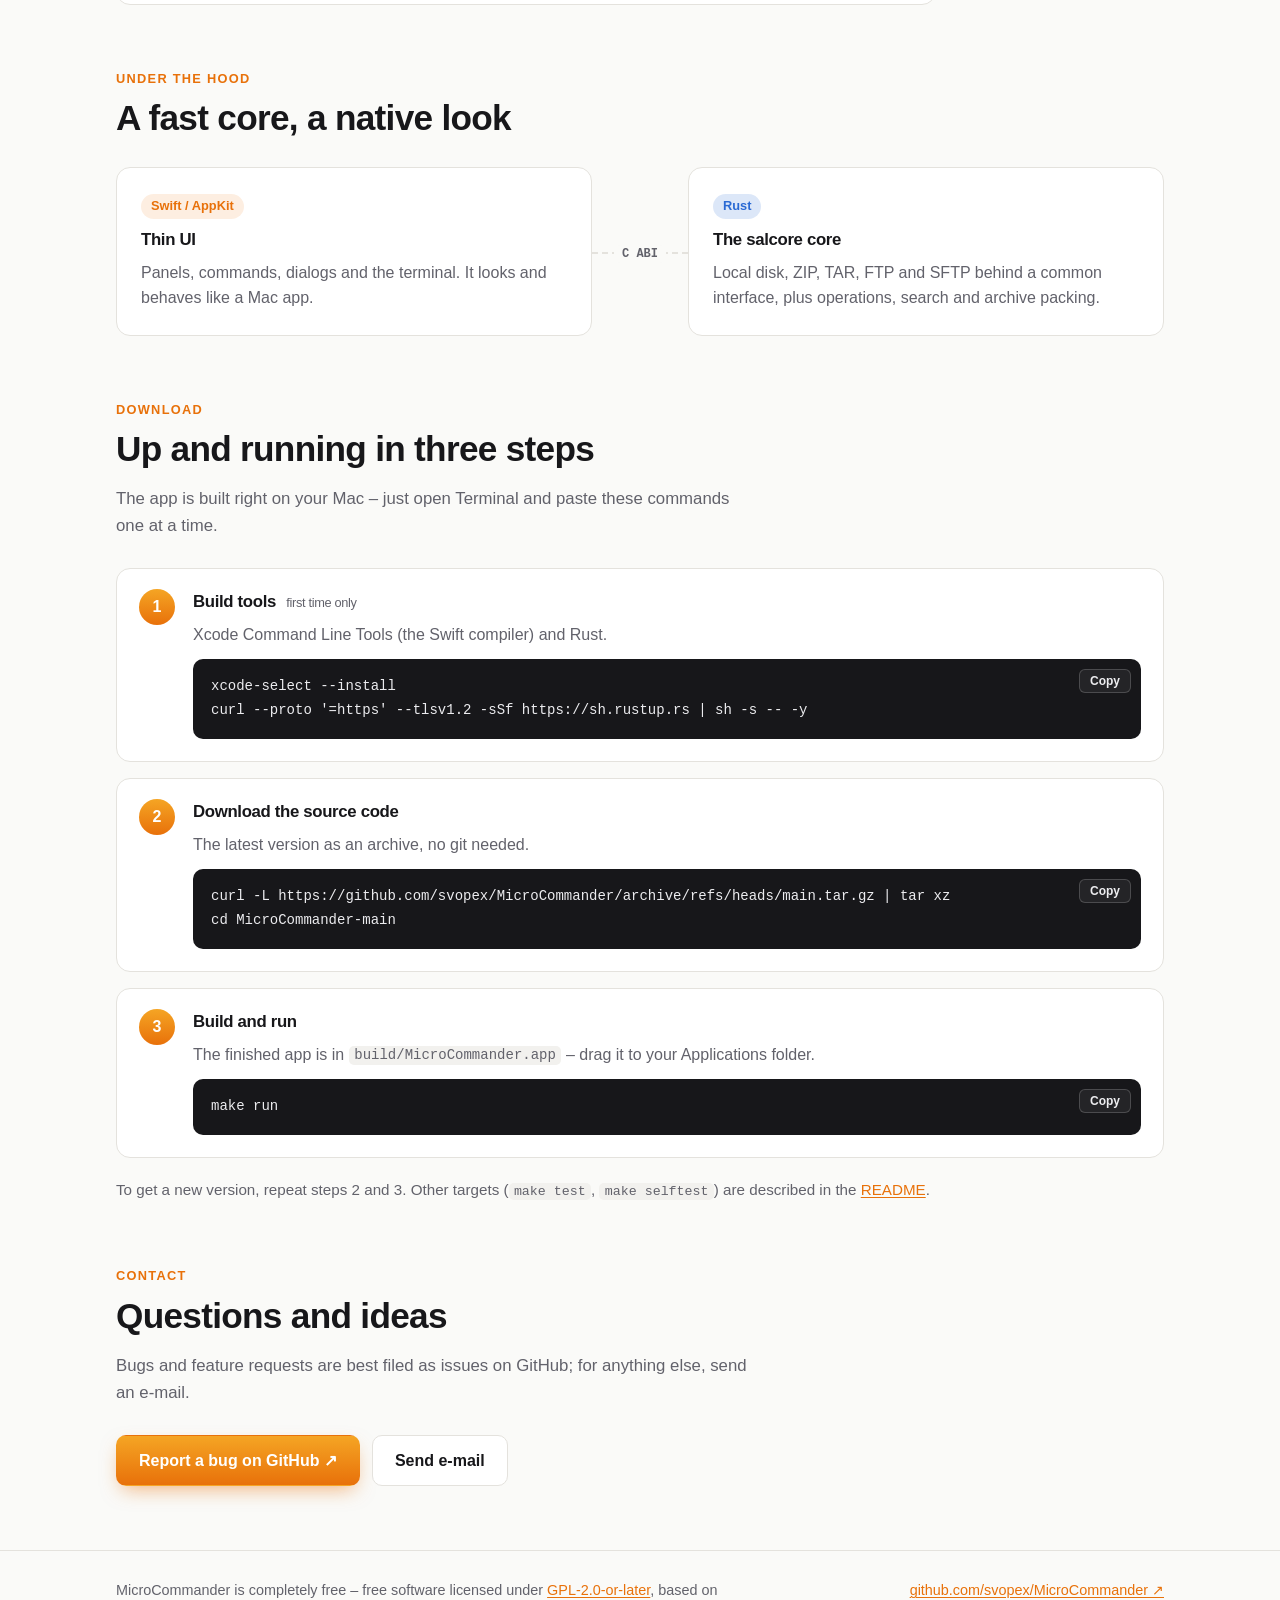
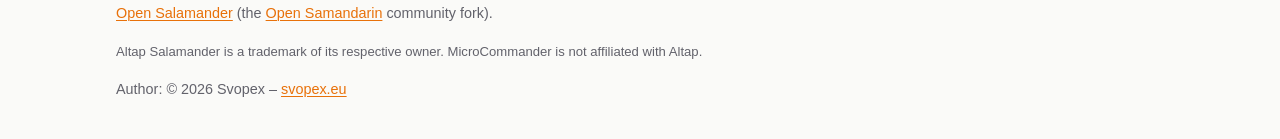
==== commit 01cb4686: "Zvětšuje na webu skutečný screenshot okna: vyšší a užší okno, ostrý na Retině, skript tools/compose_" ====
--- a/en/index.html
+++ b/en/index.html
@@ -34,9 +34,9 @@
   <meta name="twitter:image:alt" content="MicroCommander – Salamander for macOS, dual-pane window with the F-key bar">
   <!-- ?v= obchází cache prohlížeče (GitHub Pages: max-age 10 min) – při změně souborů v site/ zvýšit -->
   <!-- theme.js bez defer: uložený motiv se nastaví ještě před vykreslením stránky -->
-  <script src="../site/theme.js?v=5"></script>
-  <link rel="stylesheet" href="../site/style.css?v=5">
-  <script src="../site/site.js?v=5" defer></script>
+  <script src="../site/theme.js?v=6"></script>
+  <link rel="stylesheet" href="../site/style.css?v=6">
+  <script src="../site/site.js?v=6" defer></script>
   <!-- Strukturovaná data pro vyhledávače (schema.org, JSON-LD – data, ne skript):
        aplikace a její zdrojový kód. Údaje drží shodně s index.html. -->
   <script type="application/ld+json">
@@ -367,7 +367,7 @@
       </div>
       <!-- Skutečný snímek okna aplikace (SAL_SNAPSHOT); lazy – je až pod úvodem -->
       <figure class="shot">
-        <img src="../site/screenshot-en.webp" width="1400" height="400" loading="lazy" decoding="async"
+        <img src="../site/screenshot-en.webp?v=6" width="1760" height="1036" loading="lazy" decoding="async"
           alt="MicroCommander – Salamander for macOS, dual-pane window with file lists and the F-key bar">
         <figcaption>The real MicroCommander window on macOS: two panels in the detailed view
           and an F-key bar just like in Salamander.</figcaption>
--- a/site/style.css
+++ b/site/style.css
@@ -433,8 +433,9 @@
 
 .switch-item p { margin: 0; color: var(--muted); font-size: 0.95rem; }
 
-/* Skutečný screenshot aplikace: přes celou šířku sloupce, výška podle poměru stran */
-.shot { margin: 28px 0 0; }
+/* Skutečný screenshot aplikace: na střed, stejně široký jako ilustrace okna .app,
+   aby text v okně zůstal čitelný; obrázek má 2× šířku (1760 px) pro Retina */
+.shot { margin: 28px auto 0; max-width: 880px; }
 
 .shot img {
   display: block;
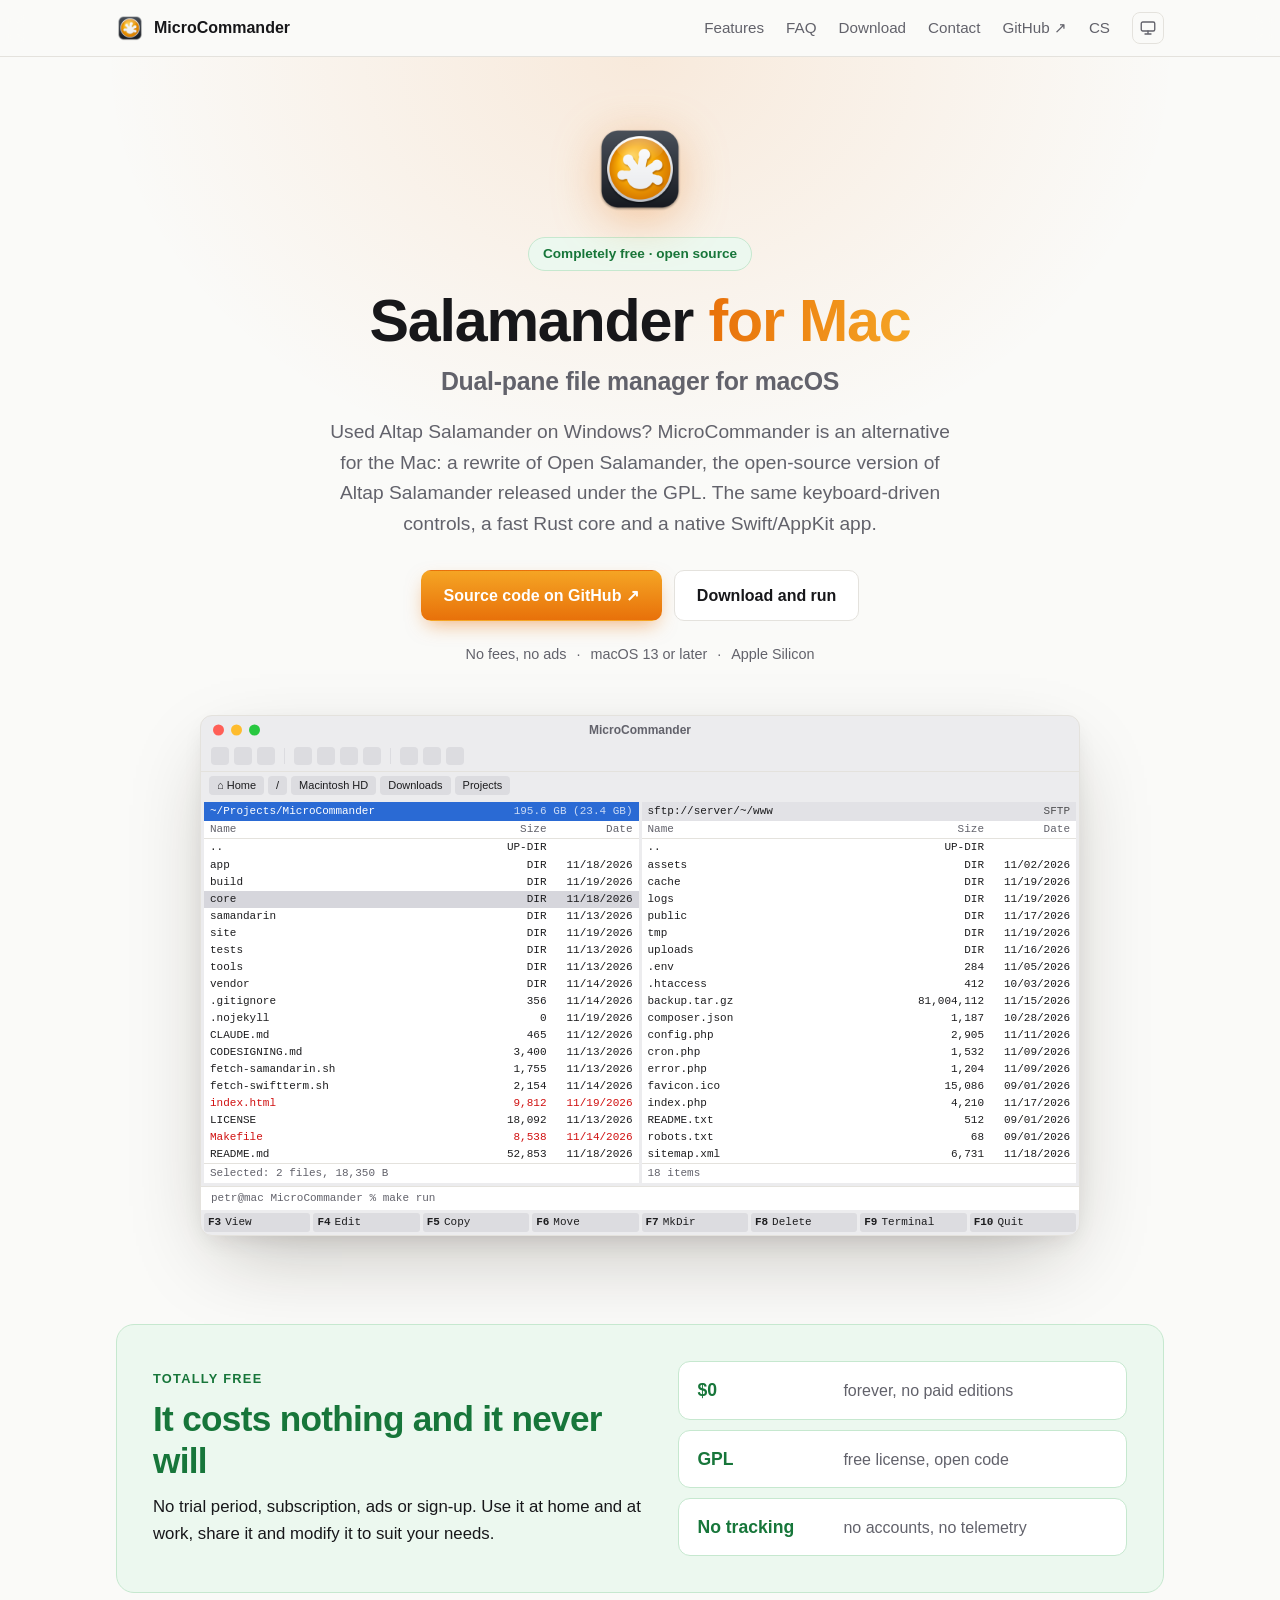
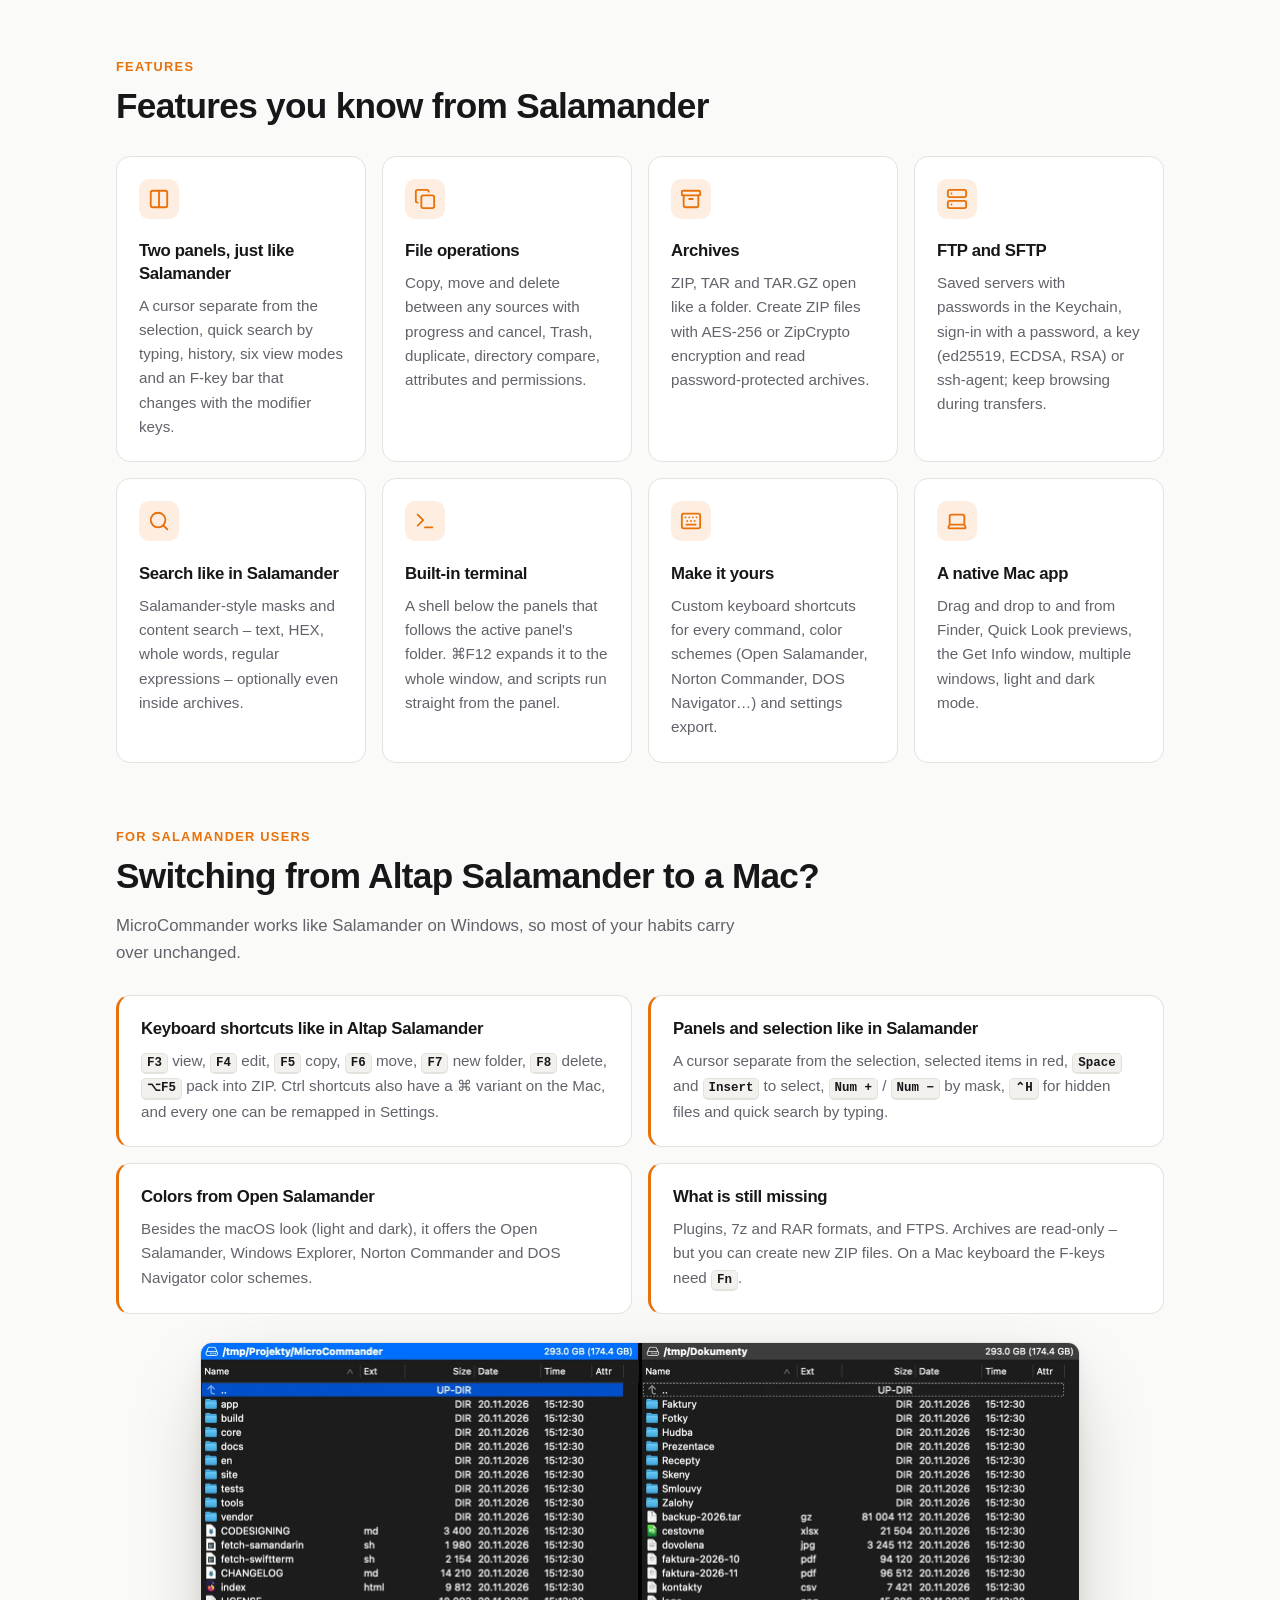
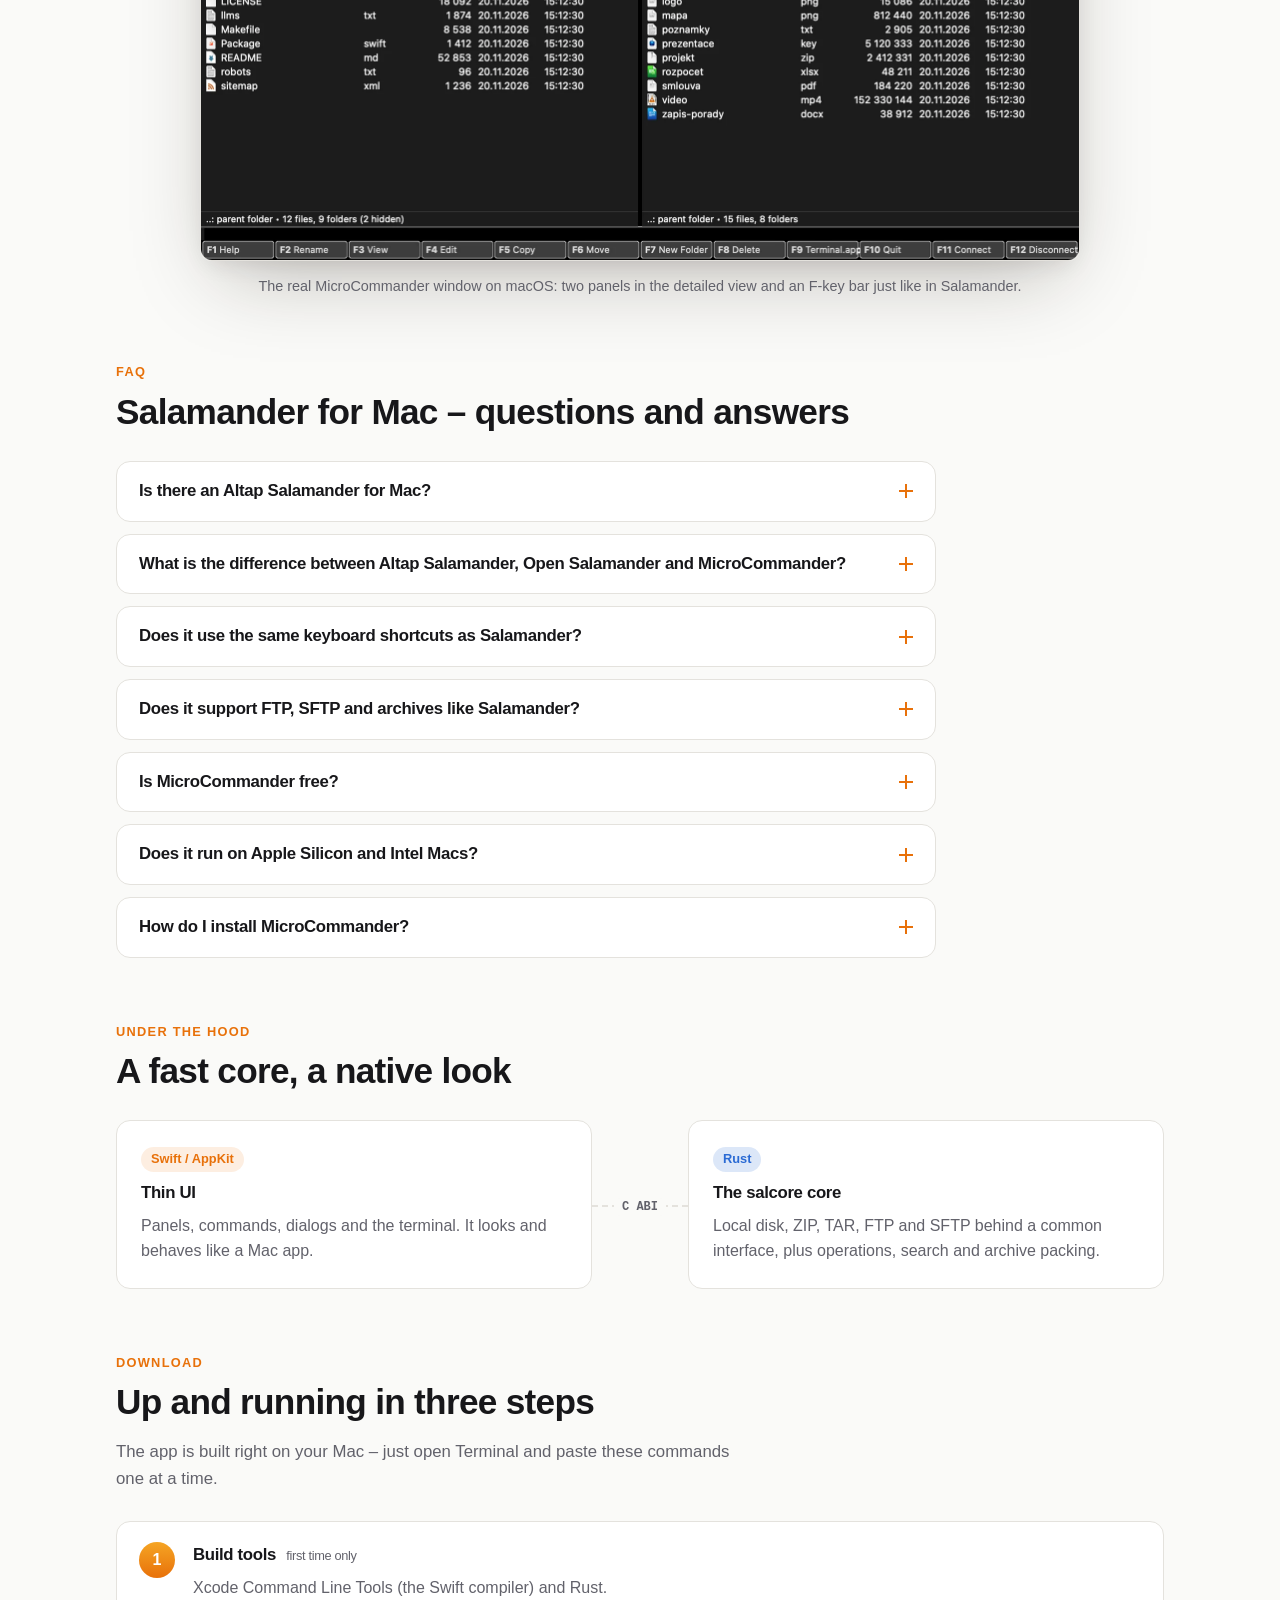
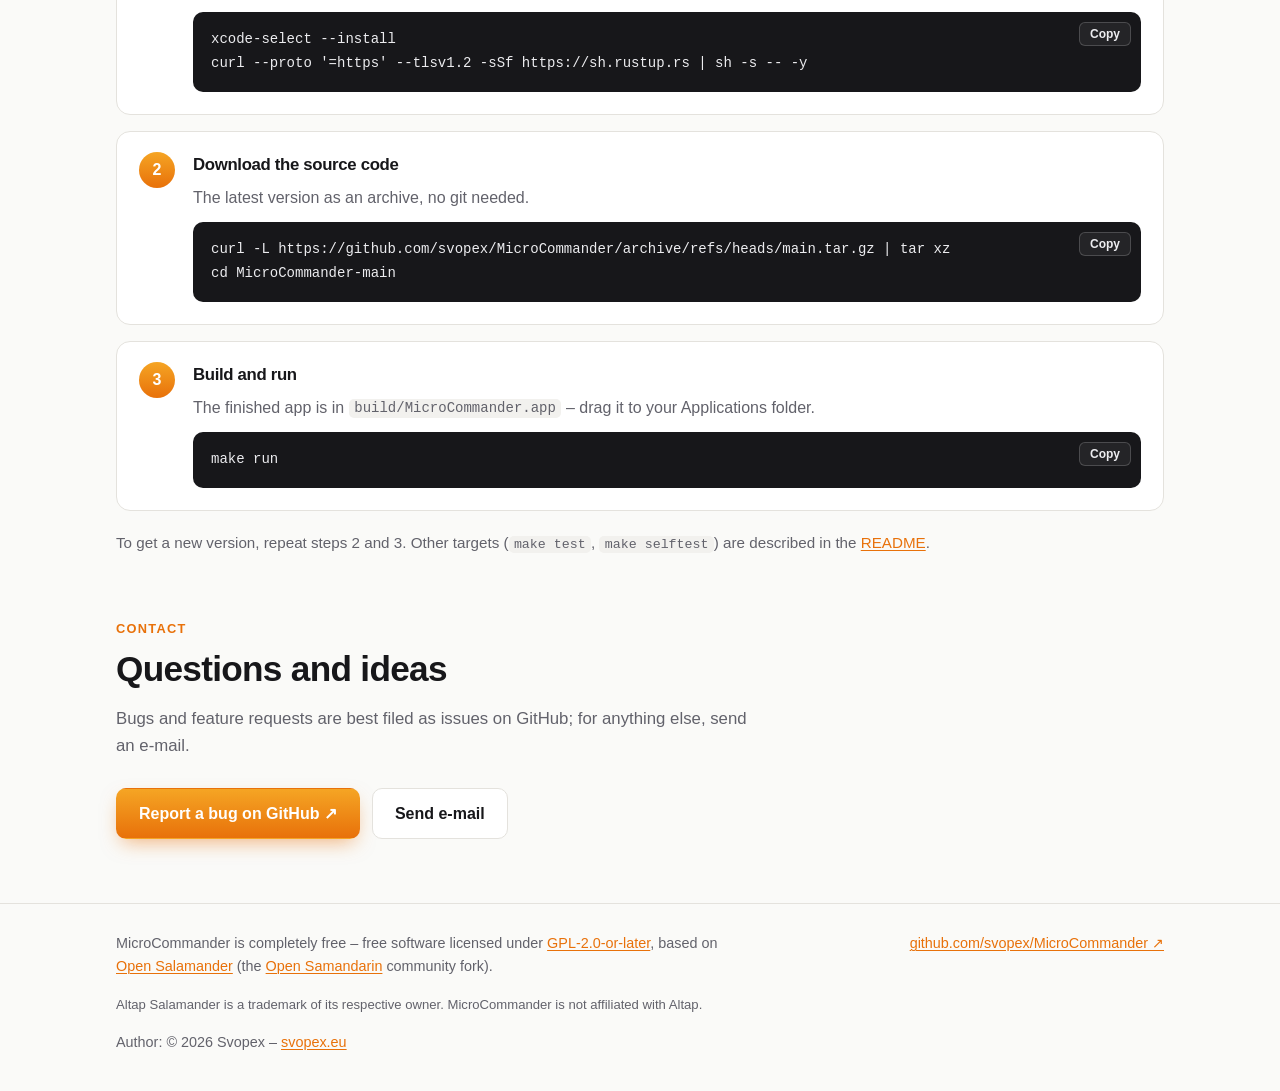
==== commit 25f9851f: "Mění časté otázky na webu na rozbalovací karty se znaménkem +." ====
--- a/en/index.html
+++ b/en/index.html
@@ -35,7 +35,7 @@
   <!-- ?v= obchází cache prohlížeče (GitHub Pages: max-age 10 min) – při změně souborů v site/ zvýšit -->
   <!-- theme.js bez defer: uložený motiv se nastaví ještě před vykreslením stránky -->
   <script src="../site/theme.js?v=6"></script>
-  <link rel="stylesheet" href="../site/style.css?v=6">
+  <link rel="stylesheet" href="../site/style.css?v=7">
   <script src="../site/site.js?v=6" defer></script>
   <!-- Strukturovaná data pro vyhledávače (schema.org, JSON-LD – data, ne skript):
        aplikace a její zdrojový kód. Údaje drží shodně s index.html. -->
@@ -374,20 +374,21 @@
       </figure>
     </section>
 
-    <!-- Časté otázky: viditelné odpovědi; shodné texty jsou ve FAQPage JSON-LD v <head> -->
+    <!-- Časté otázky: rozbalovací <details> (odpověď je v HTML i zavřená, takže ji
+         vyhledávače indexují); shodné texty jsou ve FAQPage JSON-LD v <head> -->
     <section class="wrap" id="faq">
       <p class="eyebrow">FAQ</p>
       <h2>Salamander for Mac – questions and answers</h2>
       <div class="faq">
-        <article class="faq-item">
-          <h3>Is there an Altap Salamander for Mac?</h3>
+        <details class="faq-item">
+          <summary><h3>Is there an Altap Salamander for Mac?</h3></summary>
           <p>Altap Salamander is a file manager for Windows and there is no official macOS
             version. MicroCommander is an independent dual-pane file manager for macOS that
             adopts Salamander's controls. It is a port of Open Salamander, not an official
             Altap product.</p>
-        </article>
-        <article class="faq-item">
-          <h3>What is the difference between Altap Salamander, Open Salamander and MicroCommander?</h3>
+        </details>
+        <details class="faq-item">
+          <summary><h3>What is the difference between Altap Salamander, Open Salamander and MicroCommander?</h3></summary>
           <p>Altap Salamander is the original dual-pane file manager for Windows made by Altap.
             <a href="https://github.com/OpenSalamander/salamander" target="_blank" rel="noopener">Open Salamander</a>
             is its open-source version, released under the GPL. MicroCommander is a new rewrite
@@ -395,41 +396,41 @@
             <a href="https://github.com/KRtkovo-eu-AI/salamander" target="_blank" rel="noopener">Open Samandarin</a>,
             a community fork of Open Salamander, as its behavior reference. It is not affiliated
             with Altap.</p>
-        </article>
-        <article class="faq-item">
-          <h3>Does it use the same keyboard shortcuts as Salamander?</h3>
+        </details>
+        <details class="faq-item">
+          <summary><h3>Does it use the same keyboard shortcuts as Salamander?</h3></summary>
           <p>Yes, the controls follow Salamander: F2 rename, F3 view, F4 edit, F5 copy, F6 move,
             F7 new folder, F8 delete, Alt+F5 pack into ZIP and Ctrl+F3 to Ctrl+F6 to sort.
             Ctrl shortcuts also have a ⌘ variant on the Mac. On a Mac keyboard the F-keys need
             Fn, or turn on “Use F1, F2, etc. keys as standard function keys”. Every shortcut
             can be changed in Settings, and F1 shows an overview.</p>
-        </article>
-        <article class="faq-item">
-          <h3>Does it support FTP, SFTP and archives like Salamander?</h3>
+        </details>
+        <details class="faq-item">
+          <summary><h3>Does it support FTP, SFTP and archives like Salamander?</h3></summary>
           <p>Yes. FTP and SFTP with saved servers and passwords in the Keychain; SFTP sign-in
             with a password, a key (ed25519, ECDSA, RSA) or ssh-agent. ZIP, TAR and TAR.GZ open
             like a folder, and you can create ZIP files, including AES-256 or ZipCrypto
             encryption. Archives are read-only for now; 7z, RAR and FTPS are not supported.</p>
-        </article>
-        <article class="faq-item">
-          <h3>Is MicroCommander free?</h3>
+        </details>
+        <details class="faq-item">
+          <summary><h3>Is MicroCommander free?</h3></summary>
           <p>Yes, completely free, with no ads, accounts or telemetry. It is free software
             licensed under GPL-2.0-or-later, with its source code on
             <a href="https://github.com/svopex/MicroCommander" target="_blank" rel="noopener">GitHub</a>.</p>
-        </article>
-        <article class="faq-item">
-          <h3>Does it run on Apple Silicon and Intel Macs?</h3>
+        </details>
+        <details class="faq-item">
+          <summary><h3>Does it run on Apple Silicon and Intel Macs?</h3></summary>
           <p>MicroCommander requires macOS 13 or later and is built right on your Mac for its
             processor. It is developed and tested on Apple Silicon; building on an Intel Mac
             has not been verified yet.</p>
-        </article>
-        <article class="faq-item">
-          <h3>How do I install MicroCommander?</h3>
+        </details>
+        <details class="faq-item">
+          <summary><h3>How do I install MicroCommander?</h3></summary>
           <p>There is no prebuilt app to download yet. MicroCommander is built from source with
             <a href="#download">three commands in Terminal</a>; you need the Xcode Command Line
             Tools and Rust. Then drag the resulting <code>build/MicroCommander.app</code> to your
             Applications folder.</p>
-        </article>
+        </details>
       </div>
     </section>
 
--- a/site/style.css
+++ b/site/style.css
@@ -17,6 +17,7 @@
   --accent-2: light-dark(#f5a524, #ffb547);
   --accent-text: light-dark(#ffffff, #1a1007);
   --accent-soft: light-dark(rgba(232, 113, 10, 0.12), rgba(255, 138, 42, 0.14));
+  --accent-line: color-mix(in srgb, var(--accent) 45%, var(--line));
   --free-bg: light-dark(#ecf8ef, #132219);
   --free-line: light-dark(#c6e8cf, #23452e);
   --free-text: light-dark(#17763a, #70dc8f);
@@ -389,7 +390,7 @@
   transition: transform 0.15s, border-color 0.15s;
 }
 
-.card:hover { transform: translateY(-2px); border-color: color-mix(in srgb, var(--accent) 45%, var(--line)); }
+.card:hover { transform: translateY(-2px); border-color: var(--accent-line); }
 
 .card svg {
   width: 40px;
@@ -448,17 +449,71 @@
 
 .shot figcaption { margin-top: 14px; color: var(--muted); font-size: 0.9rem; text-align: center; }
 
-/* Časté otázky: karty pod sebou s otázkou jako nadpisem H3 */
+/* Časté otázky: rozbalovací karty <details> pod sebou, otázka (H3) v <summary>
+   a vpravo znaménko +, které se po otevření otočí na × */
 .faq { display: grid; gap: 12px; max-width: 820px; }
 
 .faq-item {
-  padding: 20px 22px;
   border-radius: 14px;
   background: var(--surface);
   border: 1px solid var(--line);
-}
-
-.faq-item p { margin: 0; color: var(--muted); }
+  transition: border-color 0.15s;
+}
+
+.faq-item:hover,
+.faq-item[open] { border-color: var(--accent-line); }
+
+/* Klikací řádek s otázkou; skrývá výchozí trojúhelník (marker i WebKit varianta) */
+.faq-item summary {
+  display: flex;
+  align-items: center;
+  gap: 16px;
+  padding: 18px 22px;
+  cursor: pointer;
+  list-style: none;
+  border-radius: inherit;
+}
+
+.faq-item summary::-webkit-details-marker { display: none; }
+
+.faq-item summary:focus-visible { outline: 2px solid var(--accent); outline-offset: 2px; }
+
+.faq-item summary h3 { flex: 1; margin: 0; }
+
+/* Znaménko + kreslené dvěma čárami pozadí; po otevření se otočí o 45° na × */
+.faq-item summary::after {
+  content: "";
+  flex: none;
+  width: 14px;
+  height: 14px;
+  background:
+    linear-gradient(var(--accent), var(--accent)) center / 100% 2px no-repeat,
+    linear-gradient(var(--accent), var(--accent)) center / 2px 100% no-repeat;
+  transition: transform 0.2s;
+}
+
+.faq-item[open] summary::after { transform: rotate(45deg); }
+
+.faq-item p { margin: 0; padding: 0 22px 20px; color: var(--muted); }
+
+/* Plynulé rozbalení v prohlížečích s ::details-content a interpolate-size;
+   ostatní kartu otevřou okamžitě */
+@supports (interpolate-size: allow-keywords) {
+  .faq-item { interpolate-size: allow-keywords; }
+
+  .faq-item::details-content {
+    block-size: 0;
+    overflow: hidden;
+    transition: block-size 0.25s ease, content-visibility 0.25s allow-discrete;
+  }
+
+  .faq-item[open]::details-content { block-size: auto; }
+}
+
+@media (prefers-reduced-motion: reduce) {
+  .faq-item summary::after,
+  .faq-item::details-content { transition: none; }
+}
 
 /* Architektura: dvě vrstvy propojené C ABI */
 .arch { display: grid; grid-template-columns: 1fr auto 1fr; align-items: center; }
